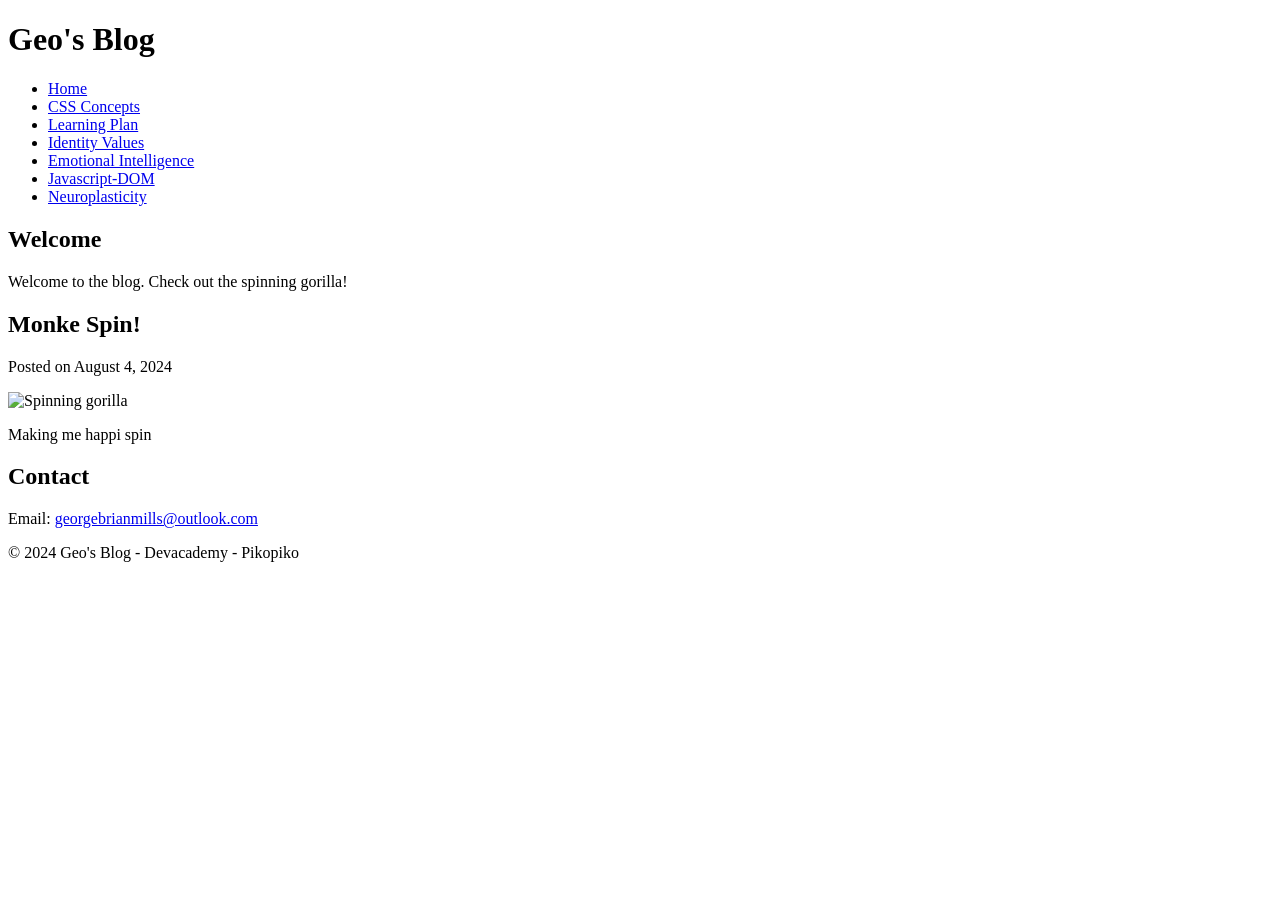
==== index.html @ f0a30de0 "added neuroplasticity blog post" ====
<!DOCTYPE html>
<html lang="en">
<head>
    <meta charset="UTF-8">
    <meta name="viewport" content="width=device-width, initial-scale=1.0">
    <title>Geo's Blog</title>
    <meta name="description" content="A blog about HTML, CSS, and other web technologies.">
    <link rel="stylesheet" href="styles/main.css">
</head>
<body>
    <header>
        <h1>Geo's Blog</h1>
        <nav>
            <ul>
                <li><a href="index.html">Home</a></li>
                <li><a href="blog/html-css.html">CSS Concepts</a></li>
                <li><a href="blog/learning-plan.htm">Learning Plan</a></li>
                <li><a href="blog/identity-values.html">Identity Values</a></li>
                <li><a href="blog/emotional-intelligence.html">Emotional Intelligence</a></li>
                <li><a href="blog/javascript-dom.html"> Javascript-DOM</a></li>
                <li><a href="blog/neuroplasticity.html">Neuroplasticity</a></li>

            </ul>
        </nav>
    </header>

    <main>
        <section id="home">
            <h2>Welcome</h2>
            <p>Welcome to the blog. Check out the spinning gorilla!</p>
        </section>

        <section id="posts">
            <article>
                <h2>Monke Spin!</h2>
                <p>Posted on August 4, 2024</p>
                <img src="https://c.tenor.com/iHHWd2aauj8AAAAC/tenor.gif" alt="Spinning gorilla">
                <p>Making me happi spin</p>
            </article>
        </section>

        <section id="contact">
            <h2>Contact</h2>
            <p>Email: <a href="mailto:georgebrianmills@outlook.com">georgebrianmills@outlook.com</a></p>
        </section>
    </main>

    <footer>
        <p>&copy; 2024 Geo's Blog - Devacademy - Pikopiko</p>
    </footer>
</body>
</html>
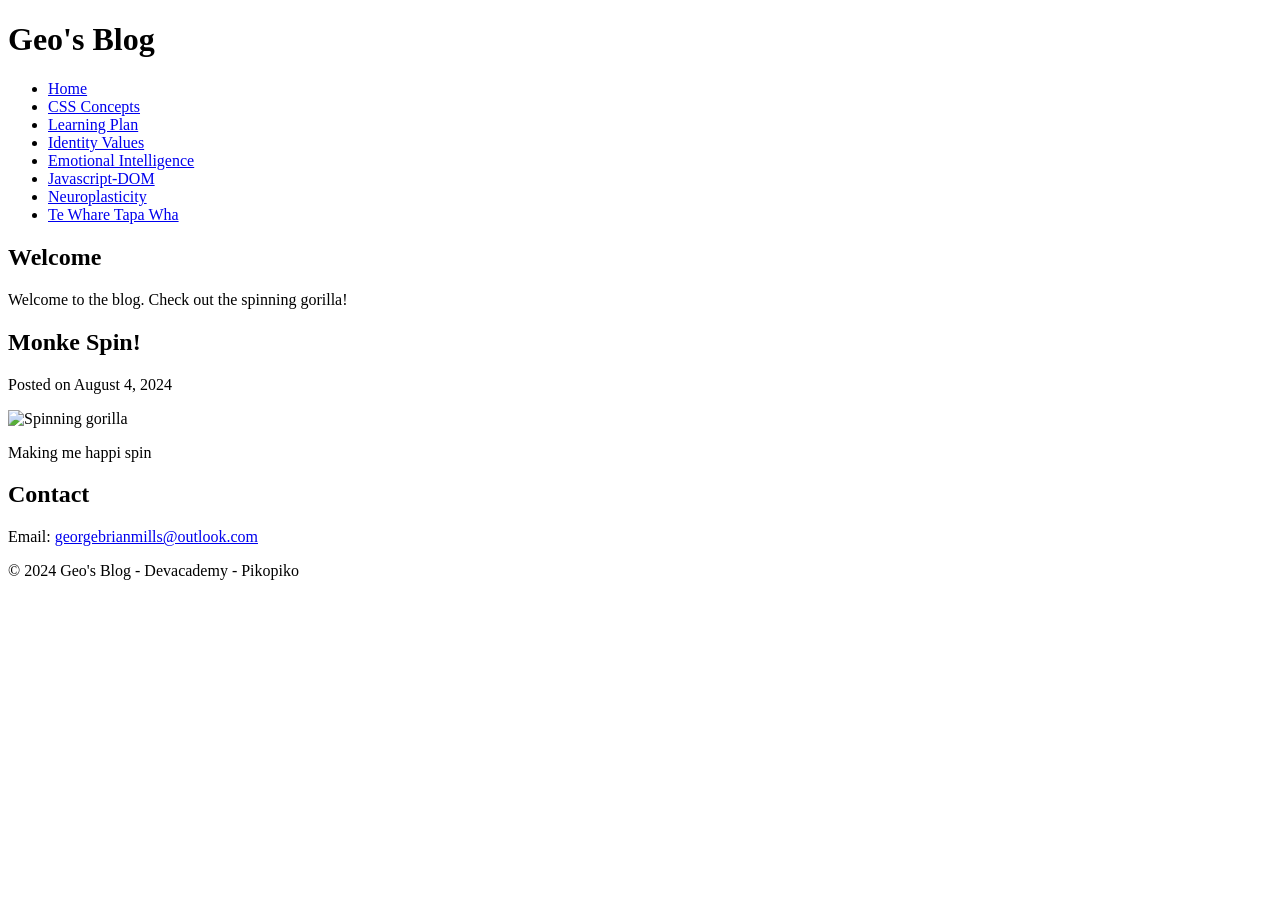
==== commit d1b47b99: "added te whare tapa wha html" ====
--- a/index.html
+++ b/index.html
@@ -19,7 +19,7 @@
                 <li><a href="blog/emotional-intelligence.html">Emotional Intelligence</a></li>
                 <li><a href="blog/javascript-dom.html"> Javascript-DOM</a></li>
                 <li><a href="blog/neuroplasticity.html">Neuroplasticity</a></li>
-
+                <li><a href="blog/te-whare-tapa-wha.html">Te Whare Tapa Wha</a></li>
             </ul>
         </nav>
     </header>
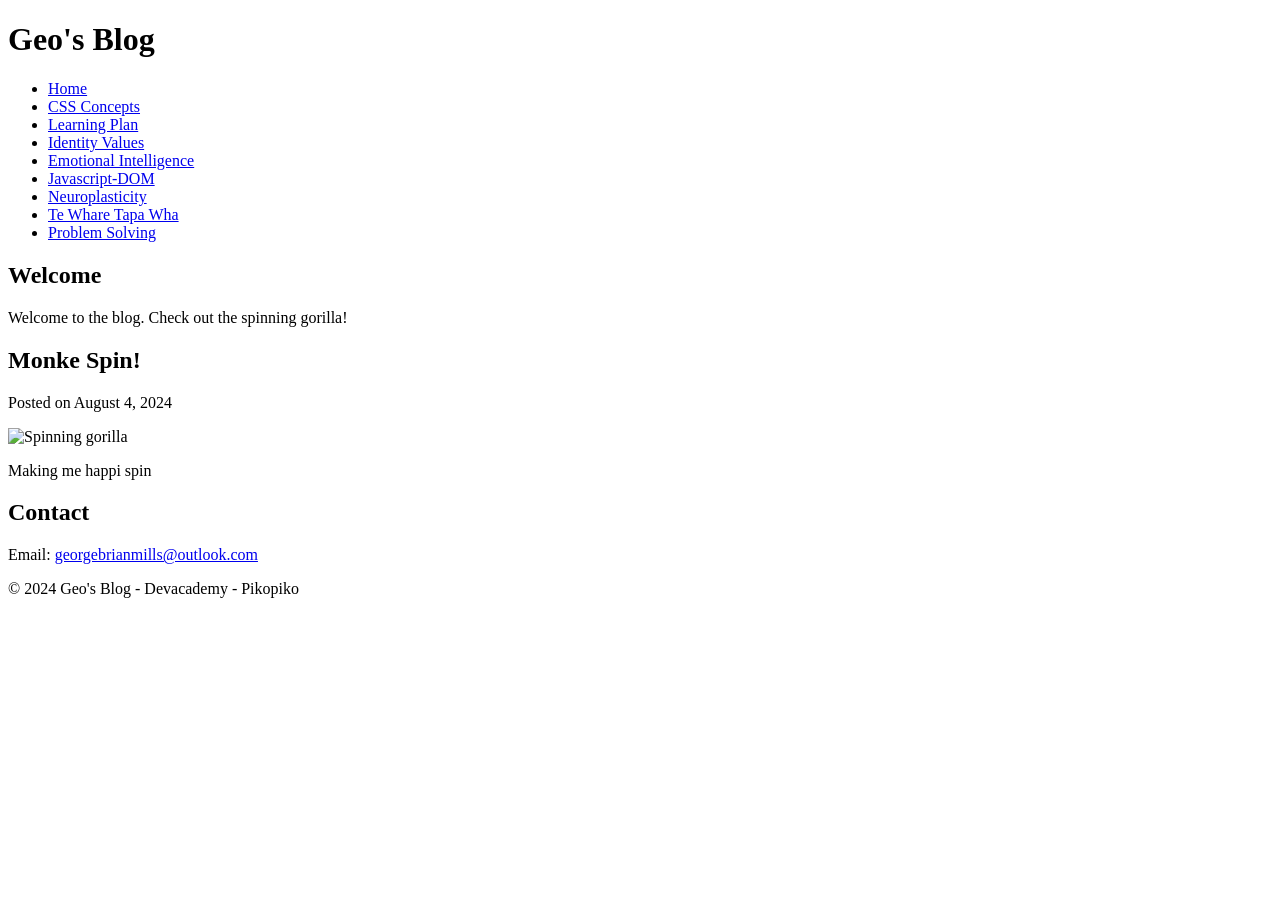
==== commit b5e572dd: "added problem solving blog post" ====
--- a/index.html
+++ b/index.html
@@ -20,6 +20,7 @@
                 <li><a href="blog/javascript-dom.html"> Javascript-DOM</a></li>
                 <li><a href="blog/neuroplasticity.html">Neuroplasticity</a></li>
                 <li><a href="blog/te-whare-tapa-wha.html">Te Whare Tapa Wha</a></li>
+                <li><a href="blog/problem-solving.html">Problem Solving</a></li>
             </ul>
         </nav>
     </header>
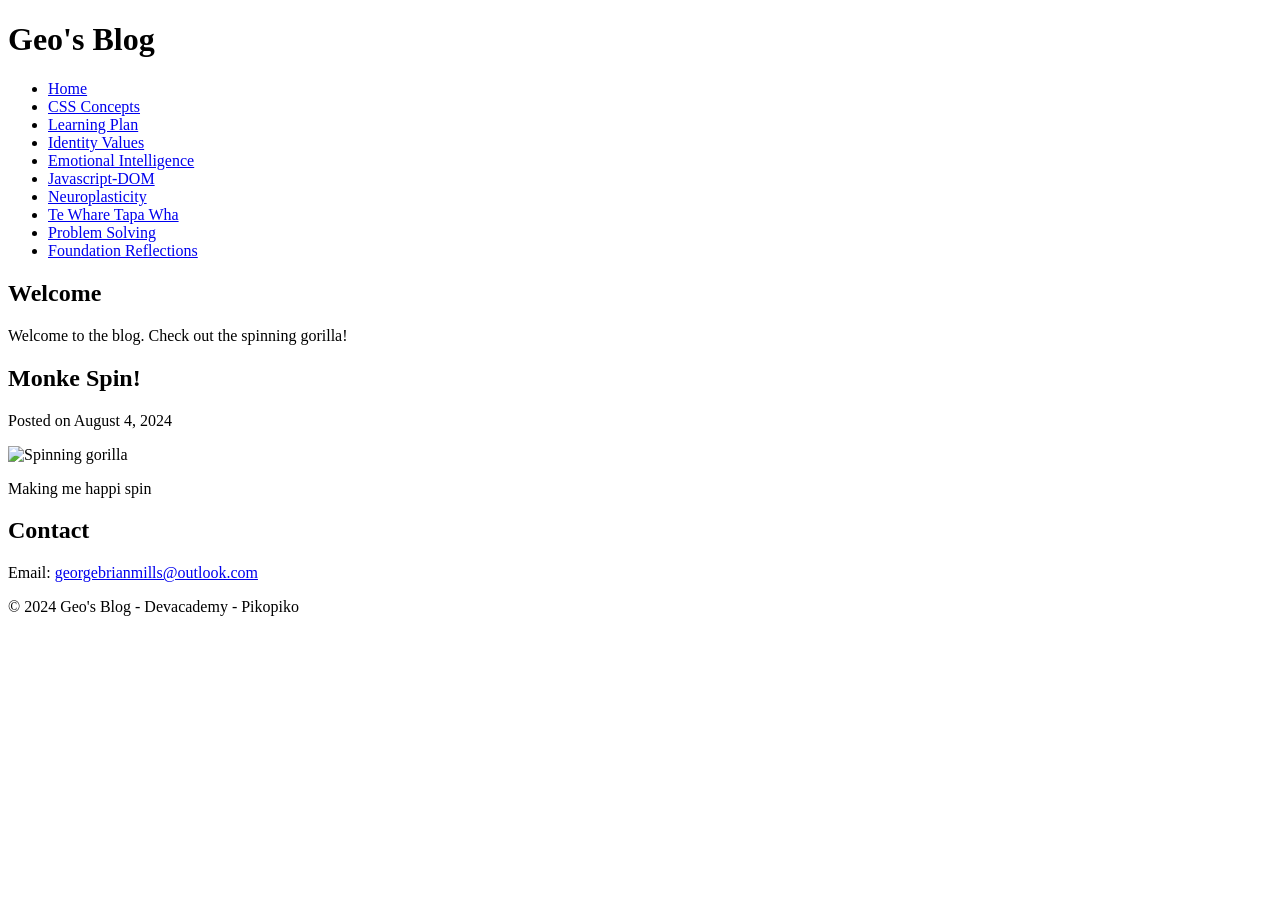
==== commit b8b98d59: "updated learning plan" ====
--- a/index.html
+++ b/index.html
@@ -21,6 +21,7 @@
                 <li><a href="blog/neuroplasticity.html">Neuroplasticity</a></li>
                 <li><a href="blog/te-whare-tapa-wha.html">Te Whare Tapa Wha</a></li>
                 <li><a href="blog/problem-solving.html">Problem Solving</a></li>
+                <li><a href="blog/foundations-reflection.html">Foundation Reflections</a></li>
             </ul>
         </nav>
     </header>
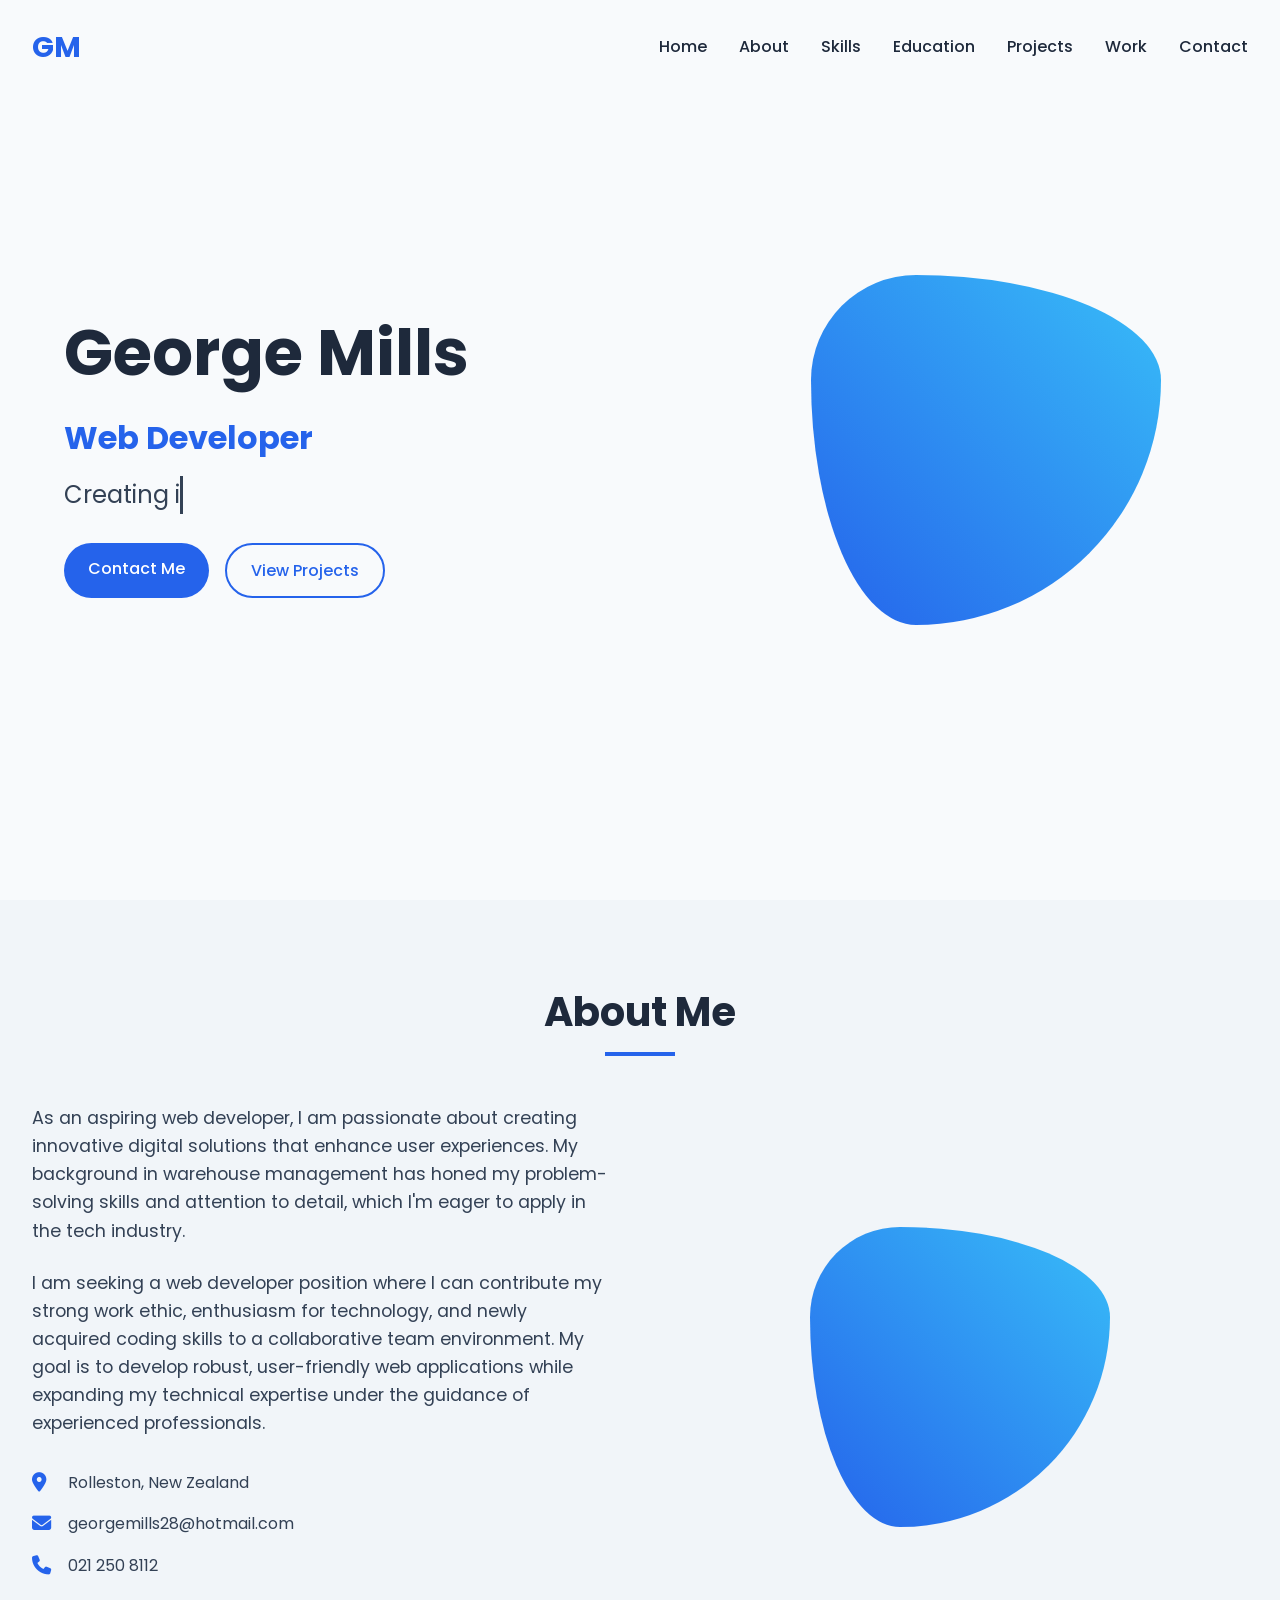
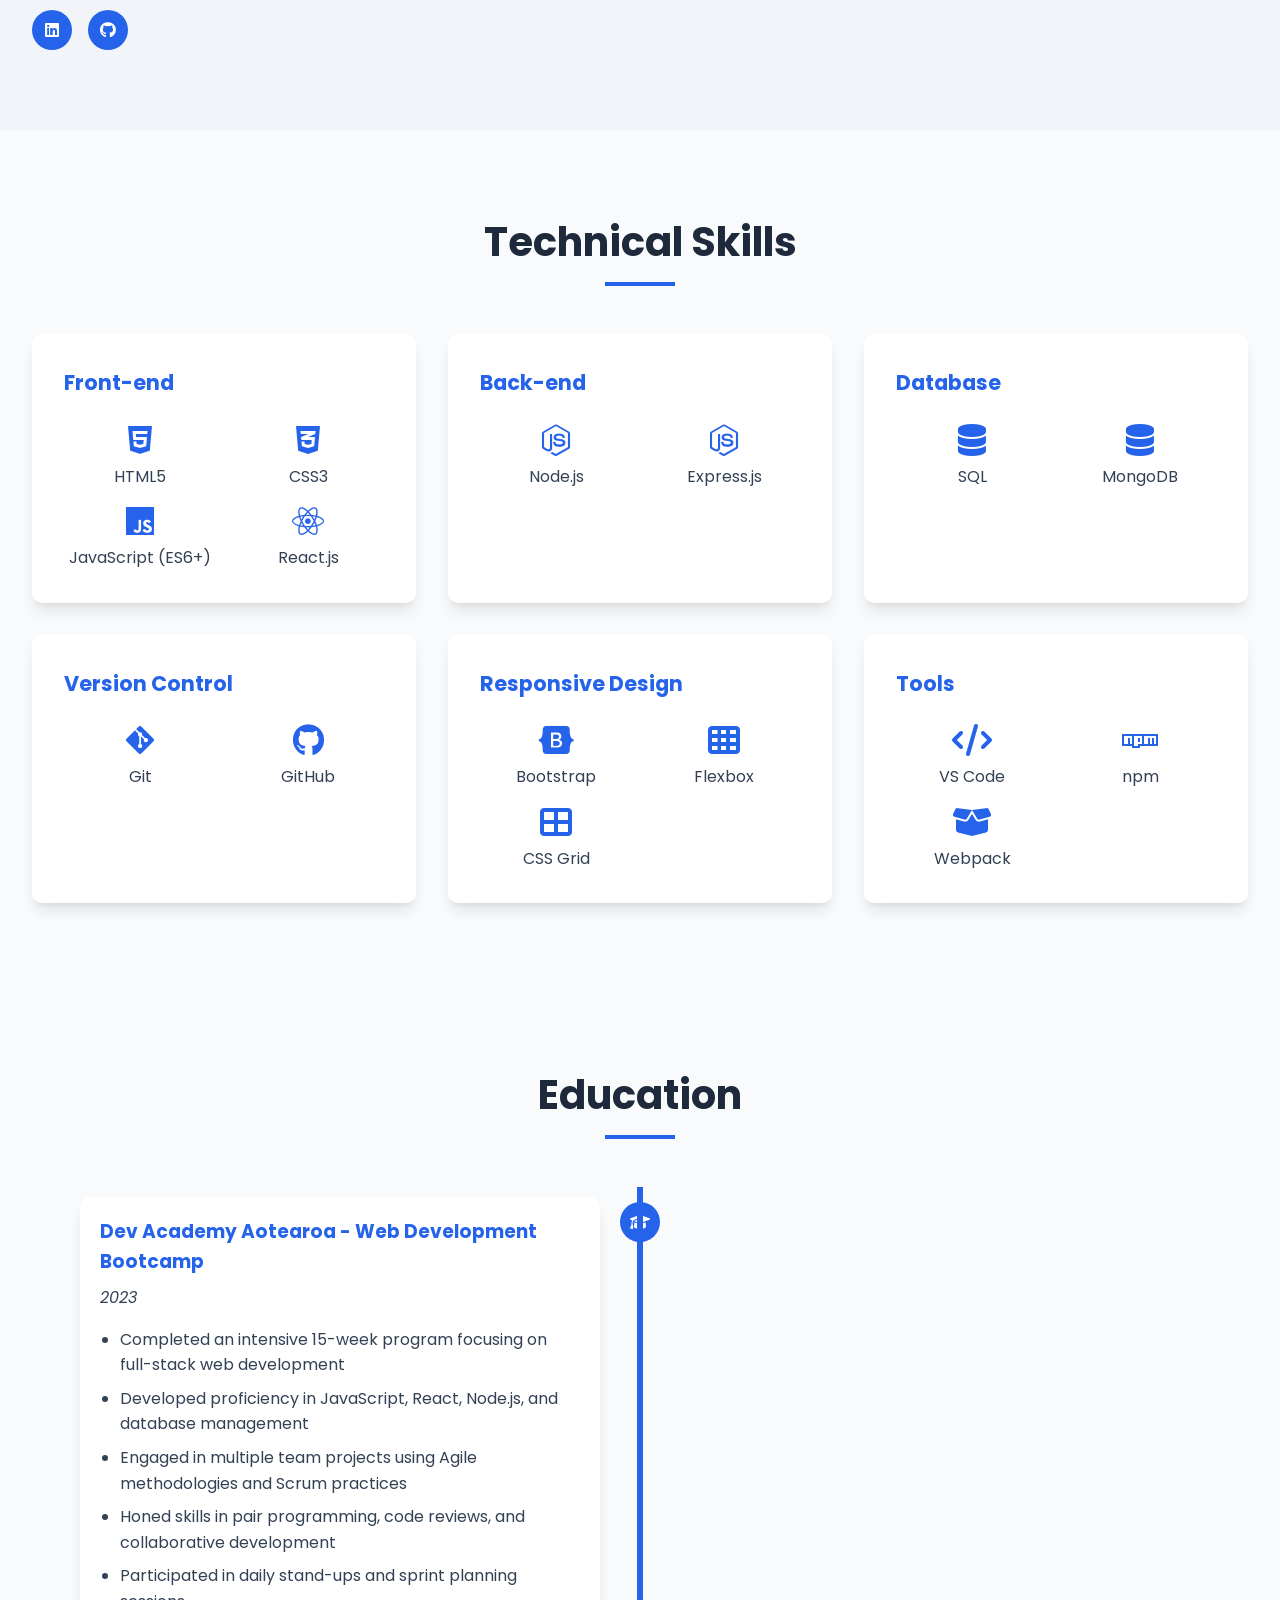
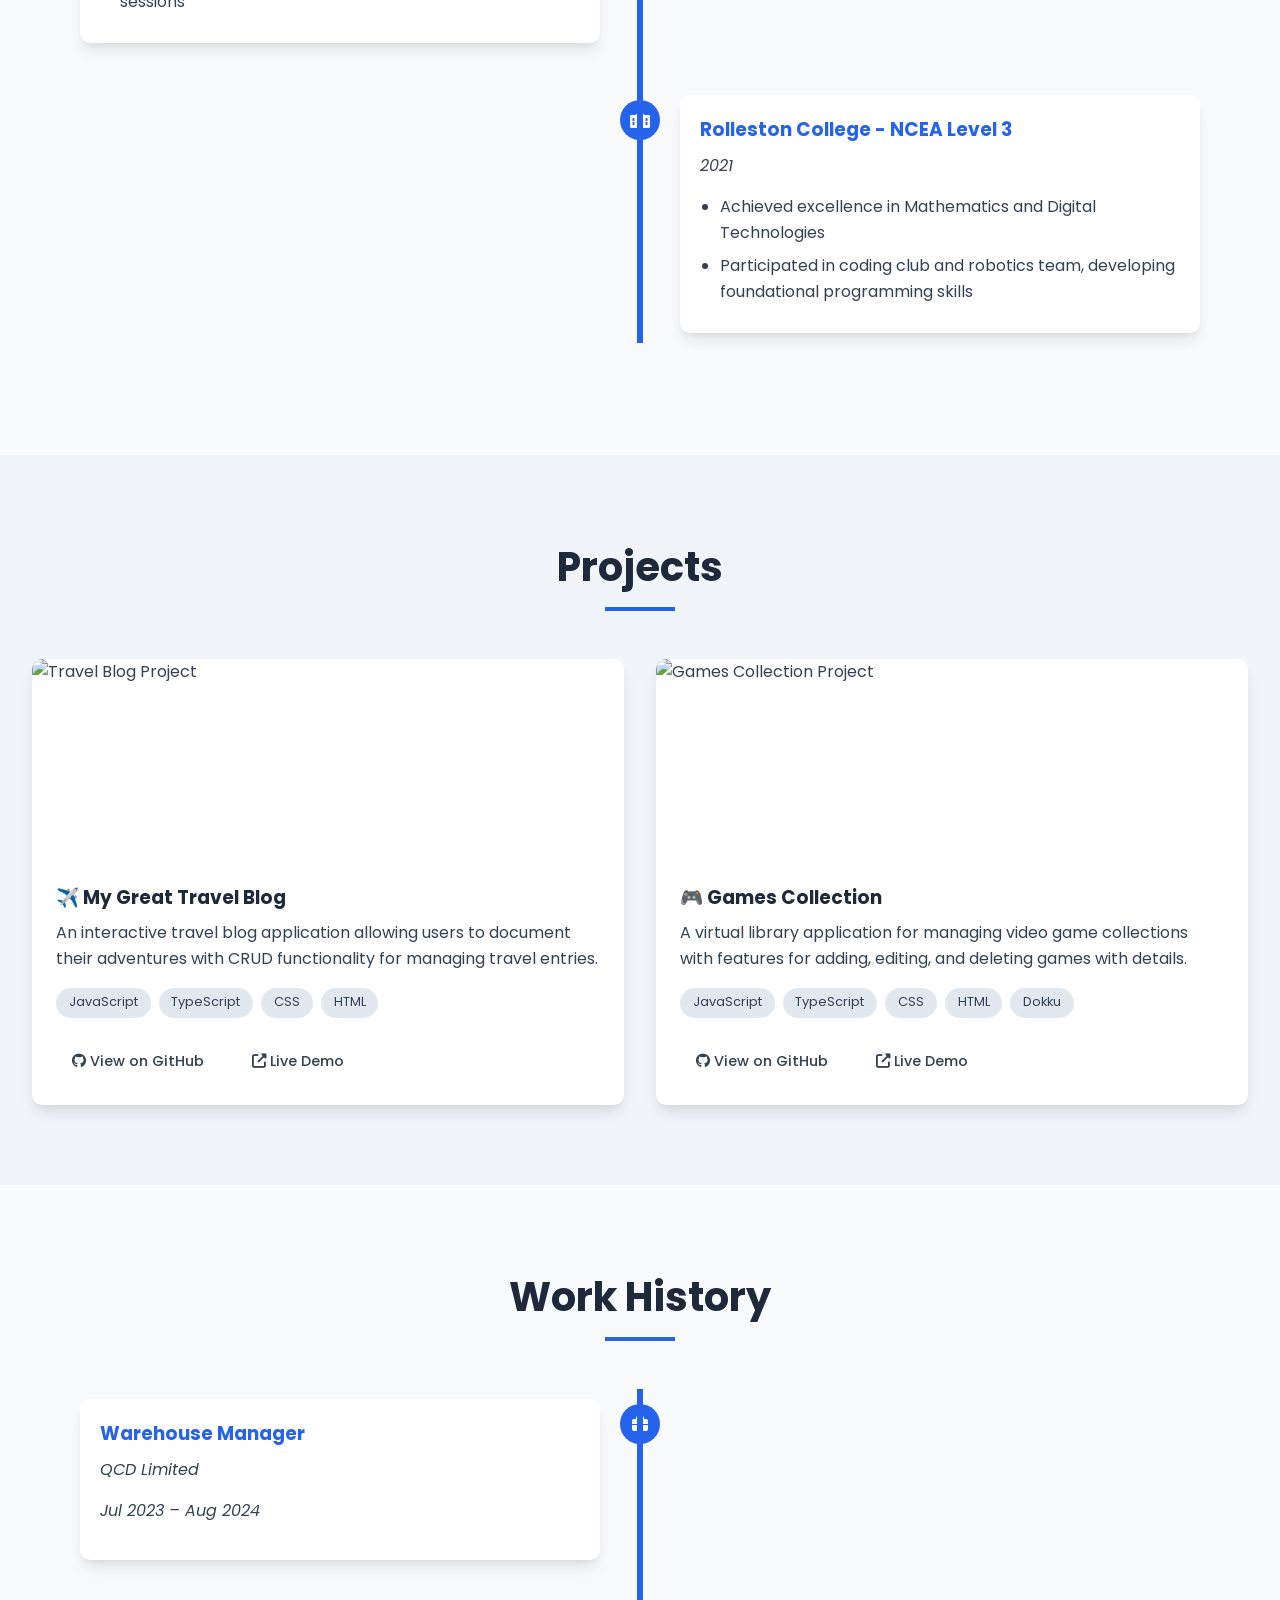
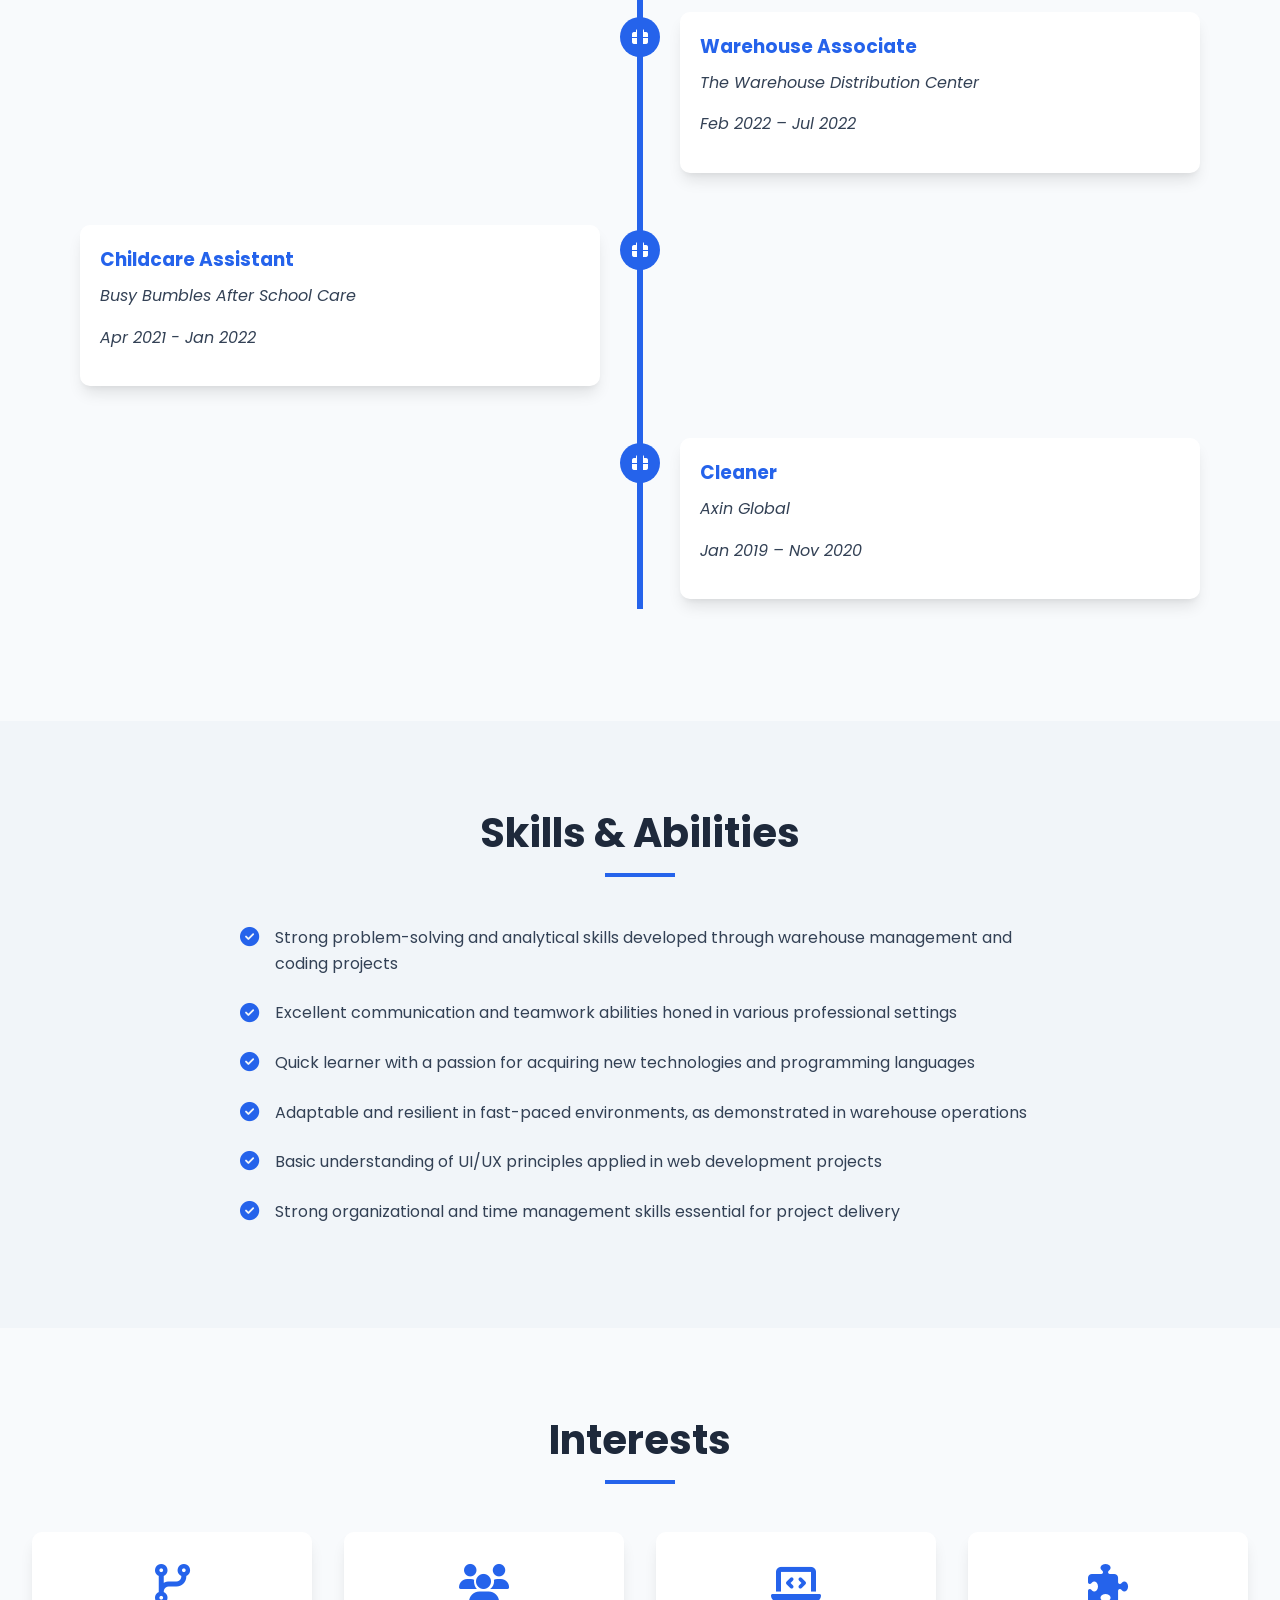
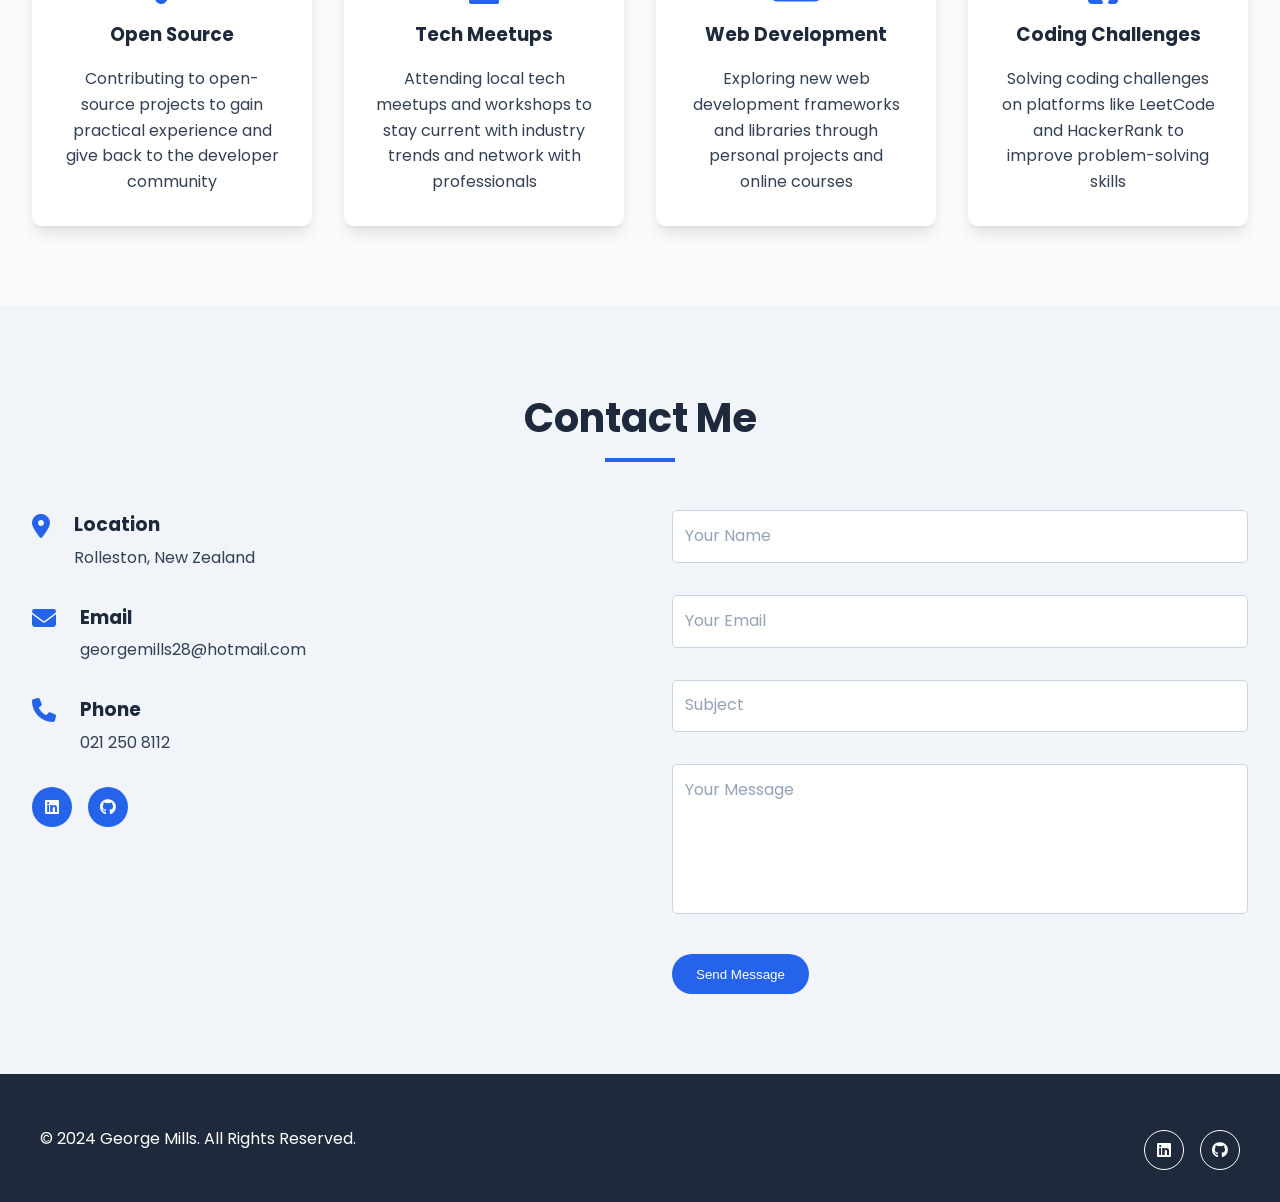
==== commit 203fda64: "Add portfolio website with responsive design and animations" ====
--- a/index.html
+++ b/index.html
@@ -1,54 +1,476 @@
-<!DOCTYPE html>
-<html lang="en">
-<head>
-    <meta charset="UTF-8">
-    <meta name="viewport" content="width=device-width, initial-scale=1.0">
-    <title>Geo's Blog</title>
-    <meta name="description" content="A blog about HTML, CSS, and other web technologies.">
-    <link rel="stylesheet" href="styles/main.css">
-</head>
-<body>
-    <header>
-        <h1>Geo's Blog</h1>
-        <nav>
-            <ul>
-                <li><a href="index.html">Home</a></li>
-                <li><a href="blog/html-css.html">CSS Concepts</a></li>
-                <li><a href="blog/learning-plan.htm">Learning Plan</a></li>
-                <li><a href="blog/identity-values.html">Identity Values</a></li>
-                <li><a href="blog/emotional-intelligence.html">Emotional Intelligence</a></li>
-                <li><a href="blog/javascript-dom.html"> Javascript-DOM</a></li>
-                <li><a href="blog/neuroplasticity.html">Neuroplasticity</a></li>
-                <li><a href="blog/te-whare-tapa-wha.html">Te Whare Tapa Wha</a></li>
-                <li><a href="blog/problem-solving.html">Problem Solving</a></li>
-                <li><a href="blog/foundations-reflection.html">Foundation Reflections</a></li>
-            </ul>
-        </nav>
-    </header>
-
-    <main>
-        <section id="home">
-            <h2>Welcome</h2>
-            <p>Welcome to the blog. Check out the spinning gorilla!</p>
-        </section>
-
-        <section id="posts">
-            <article>
-                <h2>Monke Spin!</h2>
-                <p>Posted on August 4, 2024</p>
-                <img src="https://c.tenor.com/iHHWd2aauj8AAAAC/tenor.gif" alt="Spinning gorilla">
-                <p>Making me happi spin</p>
-            </article>
-        </section>
-
-        <section id="contact">
-            <h2>Contact</h2>
-            <p>Email: <a href="mailto:georgebrianmills@outlook.com">georgebrianmills@outlook.com</a></p>
-        </section>
-    </main>
-
-    <footer>
-        <p>&copy; 2024 Geo's Blog - Devacademy - Pikopiko</p>
-    </footer>
-</body>
-</html>
+<!DOCTYPE html>
+<html lang="en">
+<head>
+    <meta charset="UTF-8">
+    <meta name="viewport" content="width=device-width, initial-scale=1.0">
+    <title>George Mills | Web Developer</title>
+    <link rel="stylesheet" href="styles.css">
+    <link rel="stylesheet" href="https://cdnjs.cloudflare.com/ajax/libs/font-awesome/6.4.0/css/all.min.css">
+    <link href="https://fonts.googleapis.com/css2?family=Poppins:wght@300;400;500;600;700&display=swap" rel="stylesheet">
+    <link href="https://unpkg.com/aos@2.3.1/dist/aos.css" rel="stylesheet">
+</head>
+<body>
+    <!-- Navigation -->
+    <nav class="navbar">
+        <div class="logo">GM</div>
+        <ul class="nav-links">
+            <li><a href="#home">Home</a></li>
+            <li><a href="#about">About</a></li>
+            <li><a href="#skills">Skills</a></li>
+            <li><a href="#education">Education</a></li>
+            <li><a href="#projects">Projects</a></li>
+            <li><a href="#work">Work</a></li>
+            <li><a href="#contact">Contact</a></li>
+        </ul>
+        <div class="burger">
+            <div class="line1"></div>
+            <div class="line2"></div>
+            <div class="line3"></div>
+        </div>
+    </nav>
+
+    <!-- Hero Section -->
+    <section id="home" class="hero">
+        <div class="hero-content" data-aos="fade-up">
+            <h1>George Mills</h1>
+            <h2>Web Developer</h2>
+            <div class="tagline">
+                <span id="typed-text"></span><span class="cursor">&nbsp;</span>
+            </div>
+            <div class="hero-buttons">
+                <a href="#contact" class="btn primary-btn">Contact Me</a>
+                <a href="#projects" class="btn secondary-btn">View Projects</a>
+            </div>
+        </div>
+        <div class="hero-image" data-aos="fade-left">
+            <!-- You can add your image here -->
+            <div class="shape"></div>
+        </div>
+    </section>
+
+    <!-- About Section -->
+    <section id="about" class="about">
+        <div class="section-header" data-aos="fade-up">
+            <h2>About Me</h2>
+            <div class="underline"></div>
+        </div>
+        <div class="about-content">
+            <div class="about-text" data-aos="fade-right">
+                <p>As an aspiring web developer, I am passionate about creating innovative digital solutions that enhance user experiences. My background in warehouse management has honed my problem-solving skills and attention to detail, which I'm eager to apply in the tech industry.</p>
+                <p>I am seeking a web developer position where I can contribute my strong work ethic, enthusiasm for technology, and newly acquired coding skills to a collaborative team environment. My goal is to develop robust, user-friendly web applications while expanding my technical expertise under the guidance of experienced professionals.</p>
+                <div class="about-details">
+                    <div class="detail">
+                        <i class="fas fa-map-marker-alt"></i>
+                        <span>Rolleston, New Zealand</span>
+                    </div>
+                    <div class="detail">
+                        <i class="fas fa-envelope"></i>
+                        <span>georgemills28@hotmail.com</span>
+                    </div>
+                    <div class="detail">
+                        <i class="fas fa-phone"></i>
+                        <span>021 250 8112</span>
+                    </div>
+                </div>
+                <div class="social-links">
+                    <a href="https://www.linkedin.com/in/george-mills-979a90331/" target="_blank"><i class="fab fa-linkedin"></i></a>
+                    <a href="https://github.com/george-mills-28" target="_blank"><i class="fab fa-github"></i></a>
+                </div>
+            </div>
+            <div class="about-image" data-aos="fade-left">
+                <!-- You can add your image here -->
+                <div class="shape-about"></div>
+            </div>
+        </div>
+    </section>
+
+    <!-- Skills Section -->
+    <section id="skills" class="skills">
+        <div class="section-header" data-aos="fade-up">
+            <h2>Technical Skills</h2>
+            <div class="underline"></div>
+        </div>
+        <div class="skills-grid">
+            <div class="skill-category" data-aos="fade-up" data-aos-delay="100">
+                <h3>Front-end</h3>
+                <div class="skill-items">
+                    <div class="skill-item">
+                        <i class="fab fa-html5"></i>
+                        <span>HTML5</span>
+                    </div>
+                    <div class="skill-item">
+                        <i class="fab fa-css3-alt"></i>
+                        <span>CSS3</span>
+                    </div>
+                    <div class="skill-item">
+                        <i class="fab fa-js"></i>
+                        <span>JavaScript (ES6+)</span>
+                    </div>
+                    <div class="skill-item">
+                        <i class="fab fa-react"></i>
+                        <span>React.js</span>
+                    </div>
+                </div>
+            </div>
+            <div class="skill-category" data-aos="fade-up" data-aos-delay="200">
+                <h3>Back-end</h3>
+                <div class="skill-items">
+                    <div class="skill-item">
+                        <i class="fab fa-node-js"></i>
+                        <span>Node.js</span>
+                    </div>
+                    <div class="skill-item">
+                        <i class="fab fa-node-js"></i>
+                        <span>Express.js</span>
+                    </div>
+                </div>
+            </div>
+            <div class="skill-category" data-aos="fade-up" data-aos-delay="300">
+                <h3>Database</h3>
+                <div class="skill-items">
+                    <div class="skill-item">
+                        <i class="fas fa-database"></i>
+                        <span>SQL</span>
+                    </div>
+                    <div class="skill-item">
+                        <i class="fas fa-database"></i>
+                        <span>MongoDB</span>
+                    </div>
+                </div>
+            </div>
+            <div class="skill-category" data-aos="fade-up" data-aos-delay="400">
+                <h3>Version Control</h3>
+                <div class="skill-items">
+                    <div class="skill-item">
+                        <i class="fab fa-git-alt"></i>
+                        <span>Git</span>
+                    </div>
+                    <div class="skill-item">
+                        <i class="fab fa-github"></i>
+                        <span>GitHub</span>
+                    </div>
+                </div>
+            </div>
+            <div class="skill-category" data-aos="fade-up" data-aos-delay="500">
+                <h3>Responsive Design</h3>
+                <div class="skill-items">
+                    <div class="skill-item">
+                        <i class="fab fa-bootstrap"></i>
+                        <span>Bootstrap</span>
+                    </div>
+                    <div class="skill-item">
+                        <i class="fas fa-th"></i>
+                        <span>Flexbox</span>
+                    </div>
+                    <div class="skill-item">
+                        <i class="fas fa-th-large"></i>
+                        <span>CSS Grid</span>
+                    </div>
+                </div>
+            </div>
+            <div class="skill-category" data-aos="fade-up" data-aos-delay="600">
+                <h3>Tools</h3>
+                <div class="skill-items">
+                    <div class="skill-item">
+                        <i class="fas fa-code"></i>
+                        <span>VS Code</span>
+                    </div>
+                    <div class="skill-item">
+                        <i class="fab fa-npm"></i>
+                        <span>npm</span>
+                    </div>
+                    <div class="skill-item">
+                        <i class="fas fa-box-open"></i>
+                        <span>Webpack</span>
+                    </div>
+                </div>
+            </div>
+        </div>
+    </section>
+
+    <!-- Education Section -->
+    <section id="education" class="education">
+        <div class="section-header" data-aos="fade-up">
+            <h2>Education</h2>
+            <div class="underline"></div>
+        </div>
+        <div class="timeline">
+            <div class="timeline-item" data-aos="fade-right">
+                <div class="timeline-icon">
+                    <i class="fas fa-graduation-cap"></i>
+                </div>
+                <div class="timeline-content">
+                    <h3>Dev Academy Aotearoa - Web Development Bootcamp</h3>
+                    <p class="timeline-date">2023</p>
+                    <ul>
+                        <li>Completed an intensive 15-week program focusing on full-stack web development</li>
+                        <li>Developed proficiency in JavaScript, React, Node.js, and database management</li>
+                        <li>Engaged in multiple team projects using Agile methodologies and Scrum practices</li>
+                        <li>Honed skills in pair programming, code reviews, and collaborative development</li>
+                        <li>Participated in daily stand-ups and sprint planning sessions</li>
+                    </ul>
+                </div>
+            </div>
+            <div class="timeline-item" data-aos="fade-left">
+                <div class="timeline-icon">
+                    <i class="fas fa-school"></i>
+                </div>
+                <div class="timeline-content">
+                    <h3>Rolleston College - NCEA Level 3</h3>
+                    <p class="timeline-date">2021</p>
+                    <ul>
+                        <li>Achieved excellence in Mathematics and Digital Technologies</li>
+                        <li>Participated in coding club and robotics team, developing foundational programming skills</li>
+                    </ul>
+                </div>
+            </div>
+        </div>
+    </section>
+
+    <!-- Projects Section -->
+    <section id="projects" class="projects">
+        <div class="section-header" data-aos="fade-up">
+            <h2>Projects</h2>
+            <div class="underline"></div>
+        </div>
+        <div class="projects-grid">
+            <div class="project-card" data-aos="fade-up" data-aos-delay="100">
+                <div class="project-image">
+                    <img src="images/travel-blog.jpg" alt="Travel Blog Project" onerror="this.src='https://via.placeholder.com/800x400?text=Travel+Blog+Project'; this.onerror=null;">
+                </div>
+                <div class="project-content">
+                    <h3>✈️ My Great Travel Blog</h3>
+                    <p>An interactive travel blog application allowing users to document their adventures with CRUD functionality for managing travel entries.</p>
+                    <div class="project-tech">
+                        <span>JavaScript</span>
+                        <span>TypeScript</span>
+                        <span>CSS</span>
+                        <span>HTML</span>
+                    </div>
+                    <div class="project-links">
+                        <a href="https://github.com/george-mills-28/My-Great-Travel-Blog" target="_blank" class="btn project-btn">
+                            <i class="fab fa-github"></i> View on GitHub
+                        </a>
+                        <a href="#" class="btn project-btn">
+                            <i class="fas fa-external-link-alt"></i> Live Demo
+                        </a>
+                    </div>
+                </div>
+            </div>
+            <div class="project-card" data-aos="fade-up" data-aos-delay="200">
+                <div class="project-image">
+                    <img src="images/games-collection.jpg" alt="Games Collection Project" onerror="this.src='https://via.placeholder.com/800x400?text=Games+Collection+Project'; this.onerror=null;">
+                </div>
+                <div class="project-content">
+                    <h3>🎮 Games Collection</h3>
+                    <p>A virtual library application for managing video game collections with features for adding, editing, and deleting games with details.</p>
+                    <div class="project-tech">
+                        <span>JavaScript</span>
+                        <span>TypeScript</span>
+                        <span>CSS</span>
+                        <span>HTML</span>
+                        <span>Dokku</span>
+                    </div>
+                    <div class="project-links">
+                        <a href="https://github.com/george-mills-28/Games-Collection-" target="_blank" class="btn project-btn">
+                            <i class="fab fa-github"></i> View on GitHub
+                        </a>
+                        <a href="#" class="btn project-btn">
+                            <i class="fas fa-external-link-alt"></i> Live Demo
+                        </a>
+                    </div>
+                </div>
+            </div>
+        </div>
+    </section>
+
+    <!-- Work History Section -->
+    <section id="work" class="work">
+        <div class="section-header" data-aos="fade-up">
+            <h2>Work History</h2>
+            <div class="underline"></div>
+        </div>
+        <div class="timeline">
+            <div class="timeline-item" data-aos="fade-right">
+                <div class="timeline-icon">
+                    <i class="fas fa-briefcase"></i>
+                </div>
+                <div class="timeline-content">
+                    <h3>Warehouse Manager</h3>
+                    <p class="timeline-company">QCD Limited</p>
+                    <p class="timeline-date">Jul 2023 – Aug 2024</p>
+                </div>
+            </div>
+            <div class="timeline-item" data-aos="fade-left">
+                <div class="timeline-icon">
+                    <i class="fas fa-briefcase"></i>
+                </div>
+                <div class="timeline-content">
+                    <h3>Warehouse Associate</h3>
+                    <p class="timeline-company">The Warehouse Distribution Center</p>
+                    <p class="timeline-date">Feb 2022 – Jul 2022</p>
+                </div>
+            </div>
+            <div class="timeline-item" data-aos="fade-right">
+                <div class="timeline-icon">
+                    <i class="fas fa-briefcase"></i>
+                </div>
+                <div class="timeline-content">
+                    <h3>Childcare Assistant</h3>
+                    <p class="timeline-company">Busy Bumbles After School Care</p>
+                    <p class="timeline-date">Apr 2021 - Jan 2022</p>
+                </div>
+            </div>
+            <div class="timeline-item" data-aos="fade-left">
+                <div class="timeline-icon">
+                    <i class="fas fa-briefcase"></i>
+                </div>
+                <div class="timeline-content">
+                    <h3>Cleaner</h3>
+                    <p class="timeline-company">Axin Global</p>
+                    <p class="timeline-date">Jan 2019 – Nov 2020</p>
+                </div>
+            </div>
+        </div>
+    </section>
+
+    <!-- Skills & Abilities Section -->
+    <section id="abilities" class="abilities">
+        <div class="section-header" data-aos="fade-up">
+            <h2>Skills & Abilities</h2>
+            <div class="underline"></div>
+        </div>
+        <div class="abilities-content">
+            <ul class="abilities-list">
+                <li data-aos="fade-up" data-aos-delay="100">
+                    <i class="fas fa-check-circle"></i>
+                    <span>Strong problem-solving and analytical skills developed through warehouse management and coding projects</span>
+                </li>
+                <li data-aos="fade-up" data-aos-delay="200">
+                    <i class="fas fa-check-circle"></i>
+                    <span>Excellent communication and teamwork abilities honed in various professional settings</span>
+                </li>
+                <li data-aos="fade-up" data-aos-delay="300">
+                    <i class="fas fa-check-circle"></i>
+                    <span>Quick learner with a passion for acquiring new technologies and programming languages</span>
+                </li>
+                <li data-aos="fade-up" data-aos-delay="400">
+                    <i class="fas fa-check-circle"></i>
+                    <span>Adaptable and resilient in fast-paced environments, as demonstrated in warehouse operations</span>
+                </li>
+                <li data-aos="fade-up" data-aos-delay="500">
+                    <i class="fas fa-check-circle"></i>
+                    <span>Basic understanding of UI/UX principles applied in web development projects</span>
+                </li>
+                <li data-aos="fade-up" data-aos-delay="600">
+                    <i class="fas fa-check-circle"></i>
+                    <span>Strong organizational and time management skills essential for project delivery</span>
+                </li>
+            </ul>
+        </div>
+    </section>
+
+    <!-- Interests Section -->
+    <section id="interests" class="interests">
+        <div class="section-header" data-aos="fade-up">
+            <h2>Interests</h2>
+            <div class="underline"></div>
+        </div>
+        <div class="interests-grid">
+            <div class="interest-item" data-aos="fade-up" data-aos-delay="100">
+                <i class="fas fa-code-branch"></i>
+                <h3>Open Source</h3>
+                <p>Contributing to open-source projects to gain practical experience and give back to the developer community</p>
+            </div>
+            <div class="interest-item" data-aos="fade-up" data-aos-delay="200">
+                <i class="fas fa-users"></i>
+                <h3>Tech Meetups</h3>
+                <p>Attending local tech meetups and workshops to stay current with industry trends and network with professionals</p>
+            </div>
+            <div class="interest-item" data-aos="fade-up" data-aos-delay="300">
+                <i class="fas fa-laptop-code"></i>
+                <h3>Web Development</h3>
+                <p>Exploring new web development frameworks and libraries through personal projects and online courses</p>
+            </div>
+            <div class="interest-item" data-aos="fade-up" data-aos-delay="400">
+                <i class="fas fa-puzzle-piece"></i>
+                <h3>Coding Challenges</h3>
+                <p>Solving coding challenges on platforms like LeetCode and HackerRank to improve problem-solving skills</p>
+            </div>
+        </div>
+    </section>
+
+    <!-- Contact Section -->
+    <section id="contact" class="contact">
+        <div class="section-header" data-aos="fade-up">
+            <h2>Contact Me</h2>
+            <div class="underline"></div>
+        </div>
+        <div class="contact-content">
+            <div class="contact-info" data-aos="fade-right">
+                <div class="contact-item">
+                    <i class="fas fa-map-marker-alt"></i>
+                    <div>
+                        <h3>Location</h3>
+                        <p>Rolleston, New Zealand</p>
+                    </div>
+                </div>
+                <div class="contact-item">
+                    <i class="fas fa-envelope"></i>
+                    <div>
+                        <h3>Email</h3>
+                        <p>georgemills28@hotmail.com</p>
+                    </div>
+                </div>
+                <div class="contact-item">
+                    <i class="fas fa-phone"></i>
+                    <div>
+                        <h3>Phone</h3>
+                        <p>021 250 8112</p>
+                    </div>
+                </div>
+                <div class="social-links">
+                    <a href="https://www.linkedin.com/in/george-mills-979a90331/" target="_blank"><i class="fab fa-linkedin"></i></a>
+                    <a href="https://github.com/george-mills-28" target="_blank"><i class="fab fa-github"></i></a>
+                </div>
+            </div>
+            <div class="contact-form" data-aos="fade-left">
+                <form id="contactForm">
+                    <div class="form-group">
+                        <input type="text" id="name" name="name" placeholder="Your Name" required>
+                        <label for="name">Your Name</label>
+                    </div>
+                    <div class="form-group">
+                        <input type="email" id="email" name="email" placeholder="Your Email" required>
+                        <label for="email">Your Email</label>
+                    </div>
+                    <div class="form-group">
+                        <input type="text" id="subject" name="subject" placeholder="Subject" required>
+                        <label for="subject">Subject</label>
+                    </div>
+                    <div class="form-group">
+                        <textarea id="message" name="message" placeholder="Your Message" required></textarea>
+                        <label for="message">Your Message</label>
+                    </div>
+                    <button type="submit" class="btn primary-btn">Send Message</button>
+                </form>
+            </div>
+        </div>
+    </section>
+
+    <!-- Footer -->
+    <footer class="footer">
+        <div class="footer-content">
+            <p>&copy; 2024 George Mills. All Rights Reserved.</p>
+            <div class="social-links">
+                <a href="https://www.linkedin.com/in/george-mills-979a90331/" target="_blank"><i class="fab fa-linkedin"></i></a>
+                <a href="https://github.com/george-mills-28" target="_blank"><i class="fab fa-github"></i></a>
+            </div>
+        </div>
+    </footer>
+
+    <!-- Scripts -->
+    <script src="https://unpkg.com/aos@2.3.1/dist/aos.js"></script>
+    <script src="script.js"></script>
+</body>
+</html> 
--- a/styles.css
+++ b/styles.css
@@ -0,0 +1,861 @@
+/* Global Styles */
+:root {
+    --primary-color: #2563eb;
+    --secondary-color: #3b82f6;
+    --dark-color: #1e293b;
+    --light-color: #f8fafc;
+    --text-color: #334155;
+    --accent-color: #38bdf8;
+    --transition: all 0.3s ease;
+    --box-shadow: 0 10px 15px -3px rgba(0, 0, 0, 0.1), 0 4px 6px -2px rgba(0, 0, 0, 0.05);
+}
+
+* {
+    margin: 0;
+    padding: 0;
+    box-sizing: border-box;
+}
+
+html {
+    scroll-behavior: smooth;
+}
+
+body {
+    font-family: 'Poppins', sans-serif;
+    line-height: 1.6;
+    color: var(--text-color);
+    background-color: var(--light-color);
+    overflow-x: hidden;
+}
+
+a {
+    text-decoration: none;
+    color: inherit;
+}
+
+ul {
+    list-style: none;
+}
+
+img {
+    max-width: 100%;
+    height: auto;
+}
+
+.section-header {
+    text-align: center;
+    margin-bottom: 3rem;
+}
+
+.section-header h2 {
+    font-size: 2.5rem;
+    color: var(--dark-color);
+    margin-bottom: 0.5rem;
+}
+
+.underline {
+    height: 4px;
+    width: 70px;
+    background: var(--primary-color);
+    margin: 0 auto;
+}
+
+section {
+    padding: 5rem 2rem;
+}
+
+.btn {
+    display: inline-block;
+    padding: 0.8rem 1.5rem;
+    border-radius: 30px;
+    font-weight: 500;
+    cursor: pointer;
+    transition: var(--transition);
+    border: none;
+    outline: none;
+}
+
+.primary-btn {
+    background: var(--primary-color);
+    color: white;
+}
+
+.primary-btn:hover {
+    background: var(--secondary-color);
+    transform: translateY(-3px);
+    box-shadow: var(--box-shadow);
+}
+
+.secondary-btn {
+    background: transparent;
+    color: var(--primary-color);
+    border: 2px solid var(--primary-color);
+}
+
+.secondary-btn:hover {
+    background: var(--primary-color);
+    color: white;
+    transform: translateY(-3px);
+    box-shadow: var(--box-shadow);
+}
+
+/* Navbar */
+.navbar {
+    display: flex;
+    justify-content: space-between;
+    align-items: center;
+    padding: 1.5rem 2rem;
+    position: fixed;
+    top: 0;
+    left: 0;
+    width: 100%;
+    z-index: 1000;
+    transition: var(--transition);
+    background-color: transparent;
+}
+
+.navbar.scrolled {
+    background-color: var(--light-color);
+    box-shadow: 0 2px 10px rgba(0, 0, 0, 0.1);
+    padding: 1rem 2rem;
+}
+
+.logo {
+    font-size: 1.8rem;
+    font-weight: 700;
+    color: var(--primary-color);
+}
+
+.nav-links {
+    display: flex;
+    gap: 2rem;
+}
+
+.nav-links a {
+    color: var(--dark-color);
+    font-weight: 500;
+    transition: var(--transition);
+    position: relative;
+}
+
+.nav-links a:hover {
+    color: var(--primary-color);
+}
+
+.nav-links a::after {
+    content: '';
+    position: absolute;
+    bottom: -5px;
+    left: 0;
+    width: 0;
+    height: 2px;
+    background-color: var(--primary-color);
+    transition: var(--transition);
+}
+
+.nav-links a:hover::after {
+    width: 100%;
+}
+
+.burger {
+    display: none;
+    cursor: pointer;
+}
+
+.burger div {
+    width: 25px;
+    height: 3px;
+    background-color: var(--dark-color);
+    margin: 5px;
+    transition: var(--transition);
+}
+
+/* Hero Section */
+.hero {
+    height: 100vh;
+    display: flex;
+    align-items: center;
+    justify-content: space-between;
+    padding: 0 5%;
+    background-color: var(--light-color);
+    position: relative;
+    overflow: hidden;
+}
+
+.hero-content {
+    max-width: 600px;
+    z-index: 1;
+}
+
+.hero h1 {
+    font-size: 4rem;
+    color: var(--dark-color);
+    margin-bottom: 0.5rem;
+}
+
+.hero h2 {
+    font-size: 2rem;
+    color: var(--primary-color);
+    margin-bottom: 1rem;
+}
+
+.tagline {
+    font-size: 1.5rem;
+    color: var(--text-color);
+    margin-bottom: 2rem;
+    height: 2rem;
+    display: flex;
+    align-items: center;
+}
+
+.cursor {
+    display: inline-block;
+    width: 3px;
+    background-color: var(--text-color);
+    animation: blink 1s infinite;
+}
+
+@keyframes blink {
+    0%, 100% { opacity: 1; }
+    50% { opacity: 0; }
+}
+
+.hero-buttons {
+    display: flex;
+    gap: 1rem;
+}
+
+.hero-image {
+    position: relative;
+    width: 40%;
+    height: 100%;
+    display: flex;
+    align-items: center;
+    justify-content: center;
+}
+
+.shape {
+    width: 350px;
+    height: 350px;
+    background: linear-gradient(45deg, var(--primary-color), var(--accent-color));
+    border-radius: 30% 70% 70% 30% / 30% 30% 70% 70%;
+    animation: morph 8s ease-in-out infinite;
+}
+
+@keyframes morph {
+    0%, 100% {
+        border-radius: 30% 70% 70% 30% / 30% 30% 70% 70%;
+    }
+    25% {
+        border-radius: 58% 42% 75% 25% / 76% 46% 54% 24%;
+    }
+    50% {
+        border-radius: 50% 50% 33% 67% / 55% 27% 73% 45%;
+    }
+    75% {
+        border-radius: 33% 67% 58% 42% / 63% 68% 32% 37%;
+    }
+}
+
+/* About Section */
+.about {
+    background-color: #f1f5f9;
+}
+
+.about-content {
+    display: flex;
+    align-items: center;
+    gap: 4rem;
+}
+
+.about-text {
+    flex: 1;
+}
+
+.about-text p {
+    margin-bottom: 1.5rem;
+    font-size: 1.1rem;
+}
+
+.about-details {
+    margin: 2rem 0;
+}
+
+.detail {
+    display: flex;
+    align-items: center;
+    margin-bottom: 1rem;
+}
+
+.detail i {
+    color: var(--primary-color);
+    font-size: 1.2rem;
+    margin-right: 1rem;
+    width: 20px;
+}
+
+.social-links {
+    display: flex;
+    gap: 1rem;
+    margin-top: 1.5rem;
+}
+
+.social-links a {
+    display: flex;
+    align-items: center;
+    justify-content: center;
+    width: 40px;
+    height: 40px;
+    border-radius: 50%;
+    background-color: var(--primary-color);
+    color: white;
+    transition: var(--transition);
+}
+
+.social-links a:hover {
+    background-color: var(--secondary-color);
+    transform: translateY(-3px);
+}
+
+.about-image {
+    flex: 1;
+    display: flex;
+    justify-content: center;
+    align-items: center;
+}
+
+.shape-about {
+    width: 300px;
+    height: 300px;
+    background: linear-gradient(45deg, var(--primary-color), var(--accent-color));
+    border-radius: 30% 70% 70% 30% / 30% 30% 70% 70%;
+    animation: morph 8s ease-in-out infinite;
+}
+
+/* Skills Section */
+.skills-grid {
+    display: grid;
+    grid-template-columns: repeat(auto-fit, minmax(300px, 1fr));
+    gap: 2rem;
+}
+
+.skill-category {
+    background-color: white;
+    padding: 2rem;
+    border-radius: 10px;
+    box-shadow: var(--box-shadow);
+    transition: var(--transition);
+}
+
+.skill-category:hover {
+    transform: translateY(-5px);
+}
+
+.skill-category h3 {
+    color: var(--primary-color);
+    margin-bottom: 1.5rem;
+    font-size: 1.3rem;
+}
+
+.skill-items {
+    display: grid;
+    grid-template-columns: repeat(auto-fit, minmax(120px, 1fr));
+    gap: 1rem;
+}
+
+.skill-item {
+    display: flex;
+    flex-direction: column;
+    align-items: center;
+    text-align: center;
+}
+
+.skill-item i {
+    font-size: 2rem;
+    color: var(--primary-color);
+    margin-bottom: 0.5rem;
+}
+
+/* Education Section */
+.education {
+    background-color: var(--light-color);
+}
+
+.timeline {
+    position: relative;
+    max-width: 1200px;
+    margin: 0 auto;
+}
+
+.timeline::after {
+    content: '';
+    position: absolute;
+    width: 6px;
+    background-color: var(--primary-color);
+    top: 0;
+    bottom: 0;
+    left: 50%;
+    margin-left: -3px;
+}
+
+.timeline-item {
+    padding: 10px 40px;
+    position: relative;
+    width: 50%;
+    box-sizing: border-box;
+    margin-bottom: 2rem;
+}
+
+.timeline-item:nth-child(odd) {
+    left: 0;
+}
+
+.timeline-item:nth-child(even) {
+    left: 50%;
+}
+
+.timeline-icon {
+    position: absolute;
+    width: 40px;
+    height: 40px;
+    border-radius: 50%;
+    background-color: var(--primary-color);
+    top: 15px;
+    display: flex;
+    align-items: center;
+    justify-content: center;
+    color: white;
+    z-index: 1;
+}
+
+.timeline-item:nth-child(odd) .timeline-icon {
+    right: -20px;
+}
+
+.timeline-item:nth-child(even) .timeline-icon {
+    left: -20px;
+}
+
+.timeline-content {
+    padding: 20px;
+    background-color: white;
+    border-radius: 10px;
+    box-shadow: var(--box-shadow);
+}
+
+.timeline-content h3 {
+    color: var(--primary-color);
+    margin-bottom: 0.5rem;
+}
+
+.timeline-date, .timeline-company {
+    color: var(--text-color);
+    font-style: italic;
+    margin-bottom: 1rem;
+}
+
+.timeline-content ul {
+    list-style: disc;
+    padding-left: 20px;
+}
+
+.timeline-content li {
+    margin-bottom: 0.5rem;
+}
+
+/* Projects Section */
+.projects {
+    background-color: #f1f5f9;
+}
+
+.projects-grid {
+    display: grid;
+    grid-template-columns: repeat(auto-fit, minmax(350px, 1fr));
+    gap: 2rem;
+}
+
+.project-card {
+    background-color: white;
+    border-radius: 10px;
+    overflow: hidden;
+    box-shadow: var(--box-shadow);
+    transition: var(--transition);
+}
+
+.project-card:hover {
+    transform: translateY(-10px);
+}
+
+.project-image {
+    height: 200px;
+    overflow: hidden;
+}
+
+.project-image img {
+    width: 100%;
+    height: 100%;
+    object-fit: cover;
+    transition: var(--transition);
+}
+
+.project-card:hover .project-image img {
+    transform: scale(1.1);
+}
+
+.project-content {
+    padding: 1.5rem;
+}
+
+.project-content h3 {
+    color: var(--dark-color);
+    margin-bottom: 0.5rem;
+}
+
+.project-content p {
+    margin-bottom: 1rem;
+}
+
+.project-tech {
+    display: flex;
+    flex-wrap: wrap;
+    gap: 0.5rem;
+    margin-bottom: 1.5rem;
+}
+
+.project-tech span {
+    background-color: #e2e8f0;
+    padding: 0.3rem 0.8rem;
+    border-radius: 20px;
+    font-size: 0.8rem;
+}
+
+.project-links {
+    display: flex;
+    gap: 1rem;
+}
+
+.project-btn {
+    font-size: 0.9rem;
+    padding: 0.5rem 1rem;
+}
+
+/* Work History Section */
+.work {
+    background-color: var(--light-color);
+}
+
+/* Abilities Section */
+.abilities {
+    background-color: #f1f5f9;
+}
+
+.abilities-list {
+    max-width: 800px;
+    margin: 0 auto;
+}
+
+.abilities-list li {
+    display: flex;
+    align-items: flex-start;
+    margin-bottom: 1.5rem;
+}
+
+.abilities-list i {
+    color: var(--primary-color);
+    font-size: 1.2rem;
+    margin-right: 1rem;
+    margin-top: 0.2rem;
+}
+
+/* Interests Section */
+.interests {
+    background-color: var(--light-color);
+}
+
+.interests-grid {
+    display: grid;
+    grid-template-columns: repeat(auto-fit, minmax(250px, 1fr));
+    gap: 2rem;
+}
+
+.interest-item {
+    background-color: white;
+    padding: 2rem;
+    border-radius: 10px;
+    box-shadow: var(--box-shadow);
+    text-align: center;
+    transition: var(--transition);
+}
+
+.interest-item:hover {
+    transform: translateY(-5px);
+}
+
+.interest-item i {
+    font-size: 2.5rem;
+    color: var(--primary-color);
+    margin-bottom: 1rem;
+}
+
+.interest-item h3 {
+    color: var(--dark-color);
+    margin-bottom: 1rem;
+}
+
+/* Contact Section */
+.contact {
+    background-color: #f1f5f9;
+}
+
+.contact-content {
+    display: flex;
+    gap: 4rem;
+}
+
+.contact-info, .contact-form {
+    flex: 1;
+}
+
+.contact-item {
+    display: flex;
+    align-items: flex-start;
+    margin-bottom: 2rem;
+}
+
+.contact-item i {
+    font-size: 1.5rem;
+    color: var(--primary-color);
+    margin-right: 1.5rem;
+    margin-top: 0.2rem;
+}
+
+.contact-item h3 {
+    color: var(--dark-color);
+    margin-bottom: 0.3rem;
+}
+
+.form-group {
+    position: relative;
+    margin-bottom: 2rem;
+}
+
+.form-group input, .form-group textarea {
+    width: 100%;
+    padding: 0.8rem;
+    border: 1px solid #cbd5e1;
+    border-radius: 5px;
+    font-family: 'Poppins', sans-serif;
+    font-size: 1rem;
+    transition: var(--transition);
+}
+
+.form-group textarea {
+    height: 150px;
+    resize: none;
+}
+
+.form-group label {
+    position: absolute;
+    top: 0.8rem;
+    left: 0.8rem;
+    color: #94a3b8;
+    pointer-events: none;
+    transition: var(--transition);
+}
+
+.form-group input:focus, .form-group textarea:focus {
+    border-color: var(--primary-color);
+    outline: none;
+}
+
+.form-group input:focus ~ label, 
+.form-group textarea:focus ~ label,
+.form-group input:not(:placeholder-shown) ~ label,
+.form-group textarea:not(:placeholder-shown) ~ label {
+    top: -0.5rem;
+    left: 0.5rem;
+    font-size: 0.8rem;
+    background-color: white;
+    padding: 0 0.3rem;
+    color: var(--primary-color);
+}
+
+.form-group input::placeholder, .form-group textarea::placeholder {
+    color: transparent;
+}
+
+/* Footer */
+.footer {
+    background-color: var(--dark-color);
+    color: white;
+    padding: 2rem;
+    text-align: center;
+}
+
+.footer-content {
+    max-width: 1200px;
+    margin: 0 auto;
+    display: flex;
+    justify-content: space-between;
+    align-items: center;
+}
+
+.footer .social-links a {
+    background-color: transparent;
+    border: 1px solid white;
+}
+
+.footer .social-links a:hover {
+    background-color: white;
+    color: var(--dark-color);
+}
+
+/* Media Queries */
+@media screen and (max-width: 1024px) {
+    .hero {
+        flex-direction: column;
+        text-align: center;
+        justify-content: center;
+        padding-top: 5rem;
+    }
+    
+    .hero-content {
+        margin-bottom: 3rem;
+    }
+    
+    .hero-buttons {
+        justify-content: center;
+    }
+    
+    .about-content {
+        flex-direction: column;
+    }
+    
+    .timeline::after {
+        left: 31px;
+    }
+    
+    .timeline-item {
+        width: 100%;
+        padding-left: 70px;
+        padding-right: 25px;
+    }
+    
+    .timeline-item:nth-child(even) {
+        left: 0;
+    }
+    
+    .timeline-item:nth-child(odd) .timeline-icon,
+    .timeline-item:nth-child(even) .timeline-icon {
+        left: 10px;
+    }
+    
+    .contact-content {
+        flex-direction: column;
+    }
+    
+    .footer-content {
+        flex-direction: column;
+        gap: 1rem;
+    }
+}
+
+@media screen and (max-width: 768px) {
+    .nav-links {
+        position: absolute;
+        right: 0;
+        top: 70px;
+        background-color: var(--light-color);
+        height: calc(100vh - 70px);
+        width: 50%;
+        flex-direction: column;
+        align-items: center;
+        justify-content: space-around;
+        padding: 2rem 0;
+        transform: translateX(100%);
+        transition: var(--transition);
+        box-shadow: -5px 0 10px rgba(0, 0, 0, 0.1);
+    }
+    
+    .nav-links.active {
+        transform: translateX(0);
+    }
+    
+    .burger {
+        display: block;
+    }
+    
+    .burger.active .line1 {
+        transform: rotate(-45deg) translate(-5px, 6px);
+    }
+    
+    .burger.active .line2 {
+        opacity: 0;
+    }
+    
+    .burger.active .line3 {
+        transform: rotate(45deg) translate(-5px, -6px);
+    }
+    
+    .hero h1 {
+        font-size: 3rem;
+    }
+    
+    .hero h2 {
+        font-size: 1.5rem;
+    }
+    
+    .tagline {
+        font-size: 1.2rem;
+    }
+    
+    .shape {
+        width: 250px;
+        height: 250px;
+    }
+    
+    .shape-about {
+        width: 200px;
+        height: 200px;
+    }
+    
+    .projects-grid {
+        grid-template-columns: 1fr;
+    }
+    
+    .interests-grid {
+        grid-template-columns: 1fr;
+    }
+}
+
+@media screen and (max-width: 480px) {
+    .section-header h2 {
+        font-size: 2rem;
+    }
+    
+    .hero h1 {
+        font-size: 2.5rem;
+    }
+    
+    .hero h2 {
+        font-size: 1.2rem;
+    }
+    
+    .tagline {
+        font-size: 1rem;
+    }
+    
+    .hero-buttons {
+        flex-direction: column;
+        gap: 1rem;
+    }
+    
+    .shape {
+        width: 200px;
+        height: 200px;
+    }
+    
+    .nav-links {
+        width: 70%;
+    }
+} 
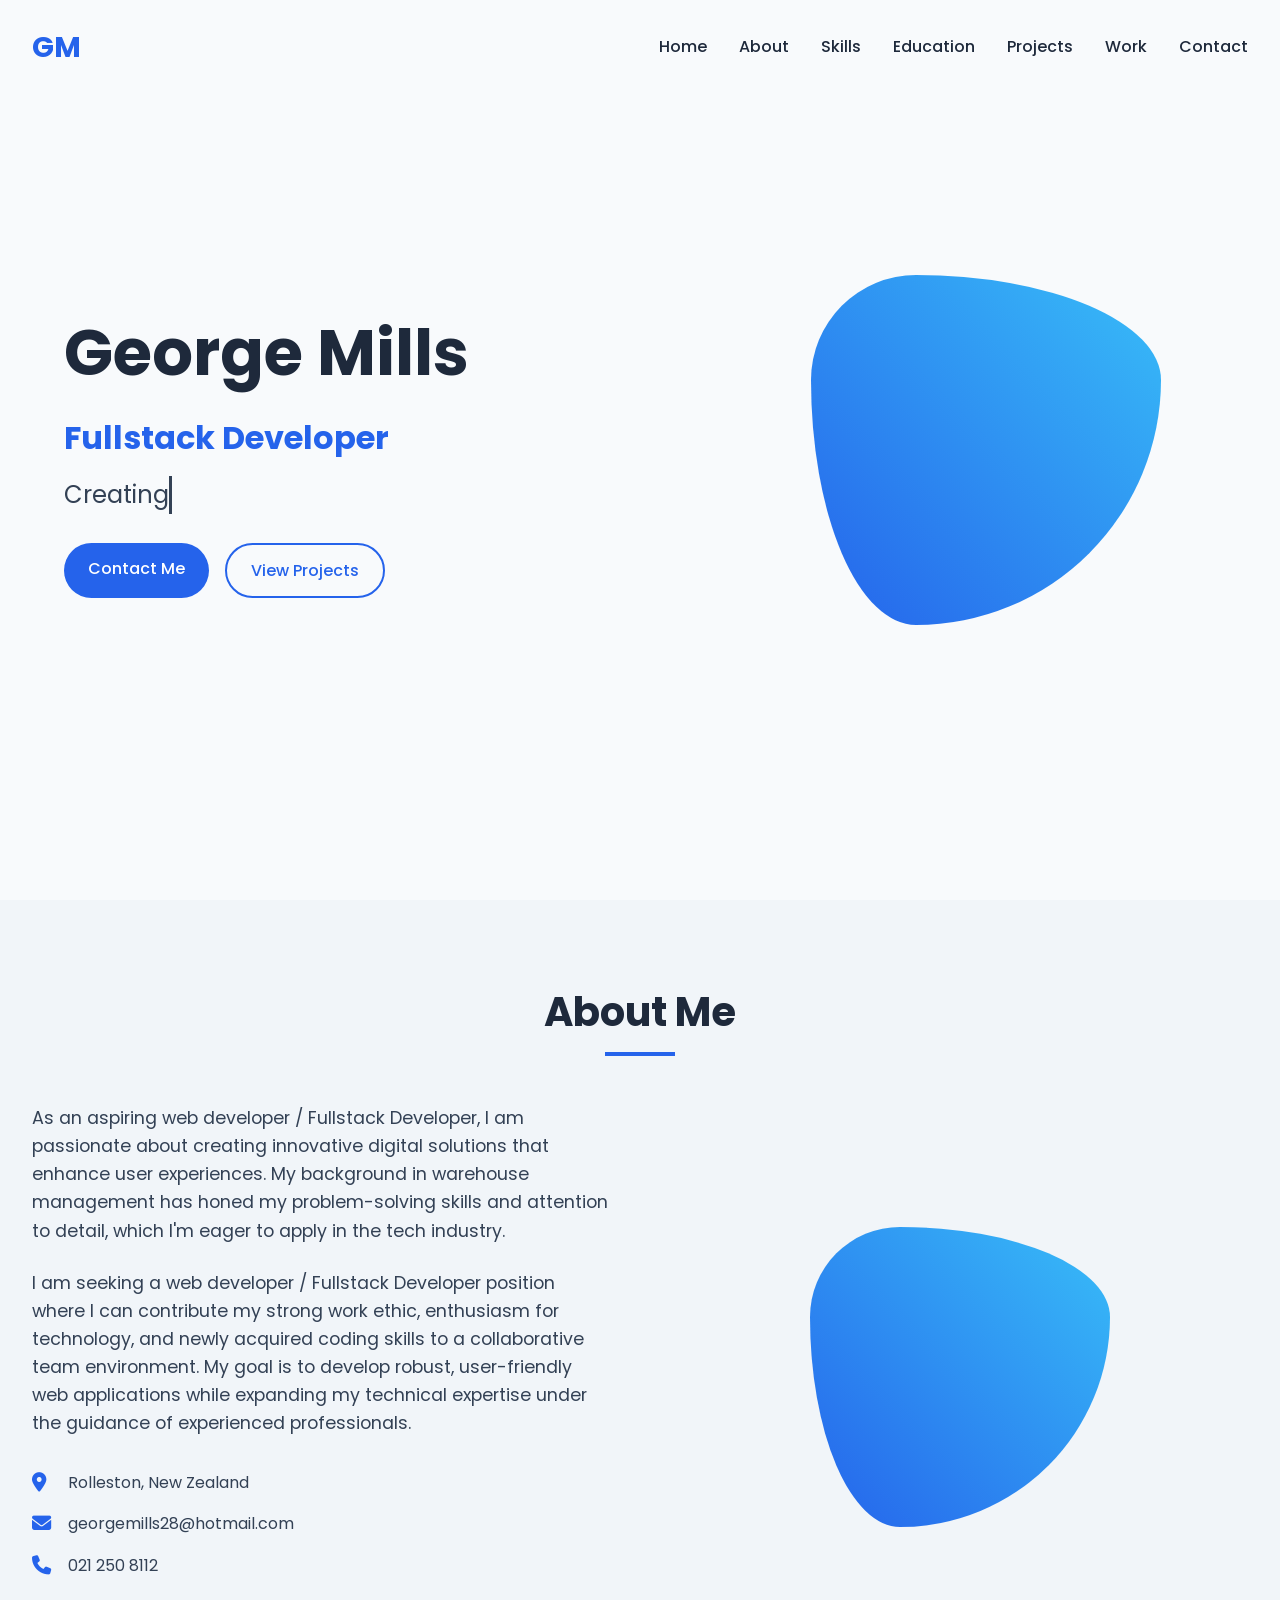
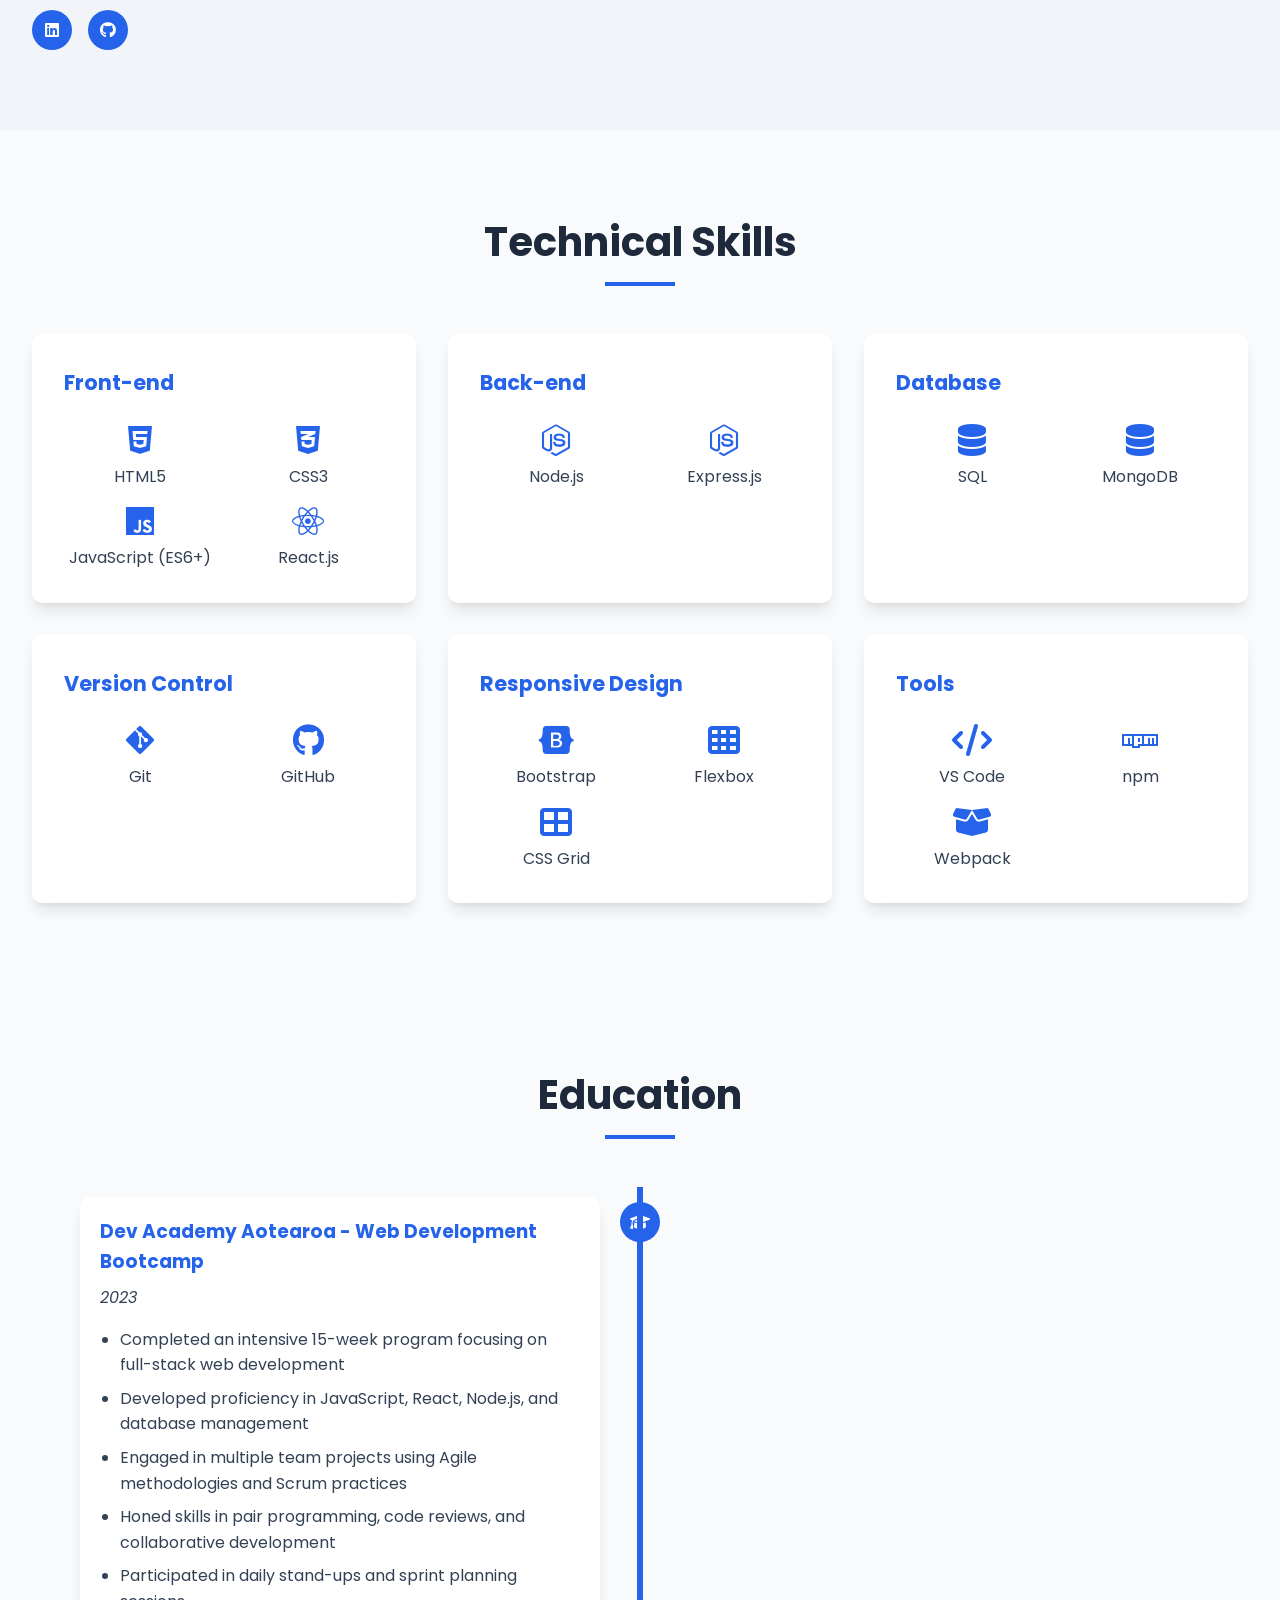
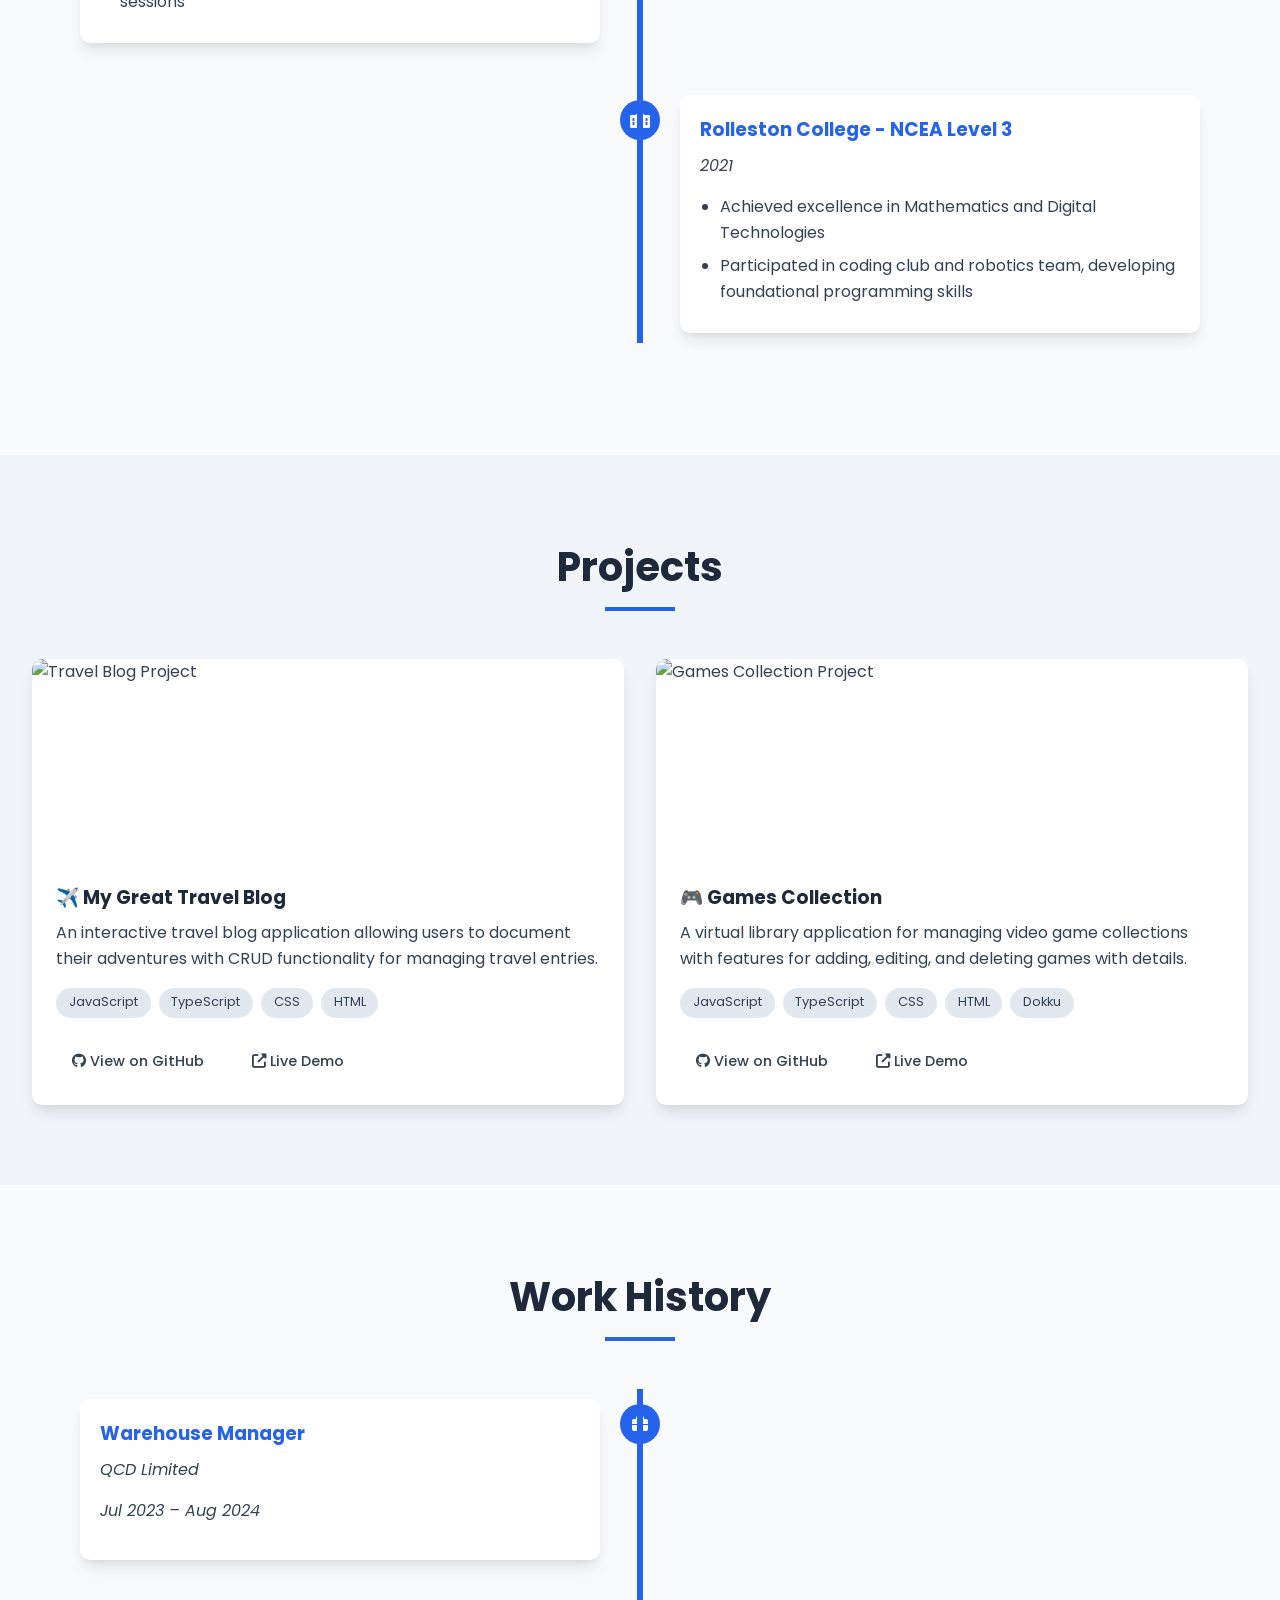
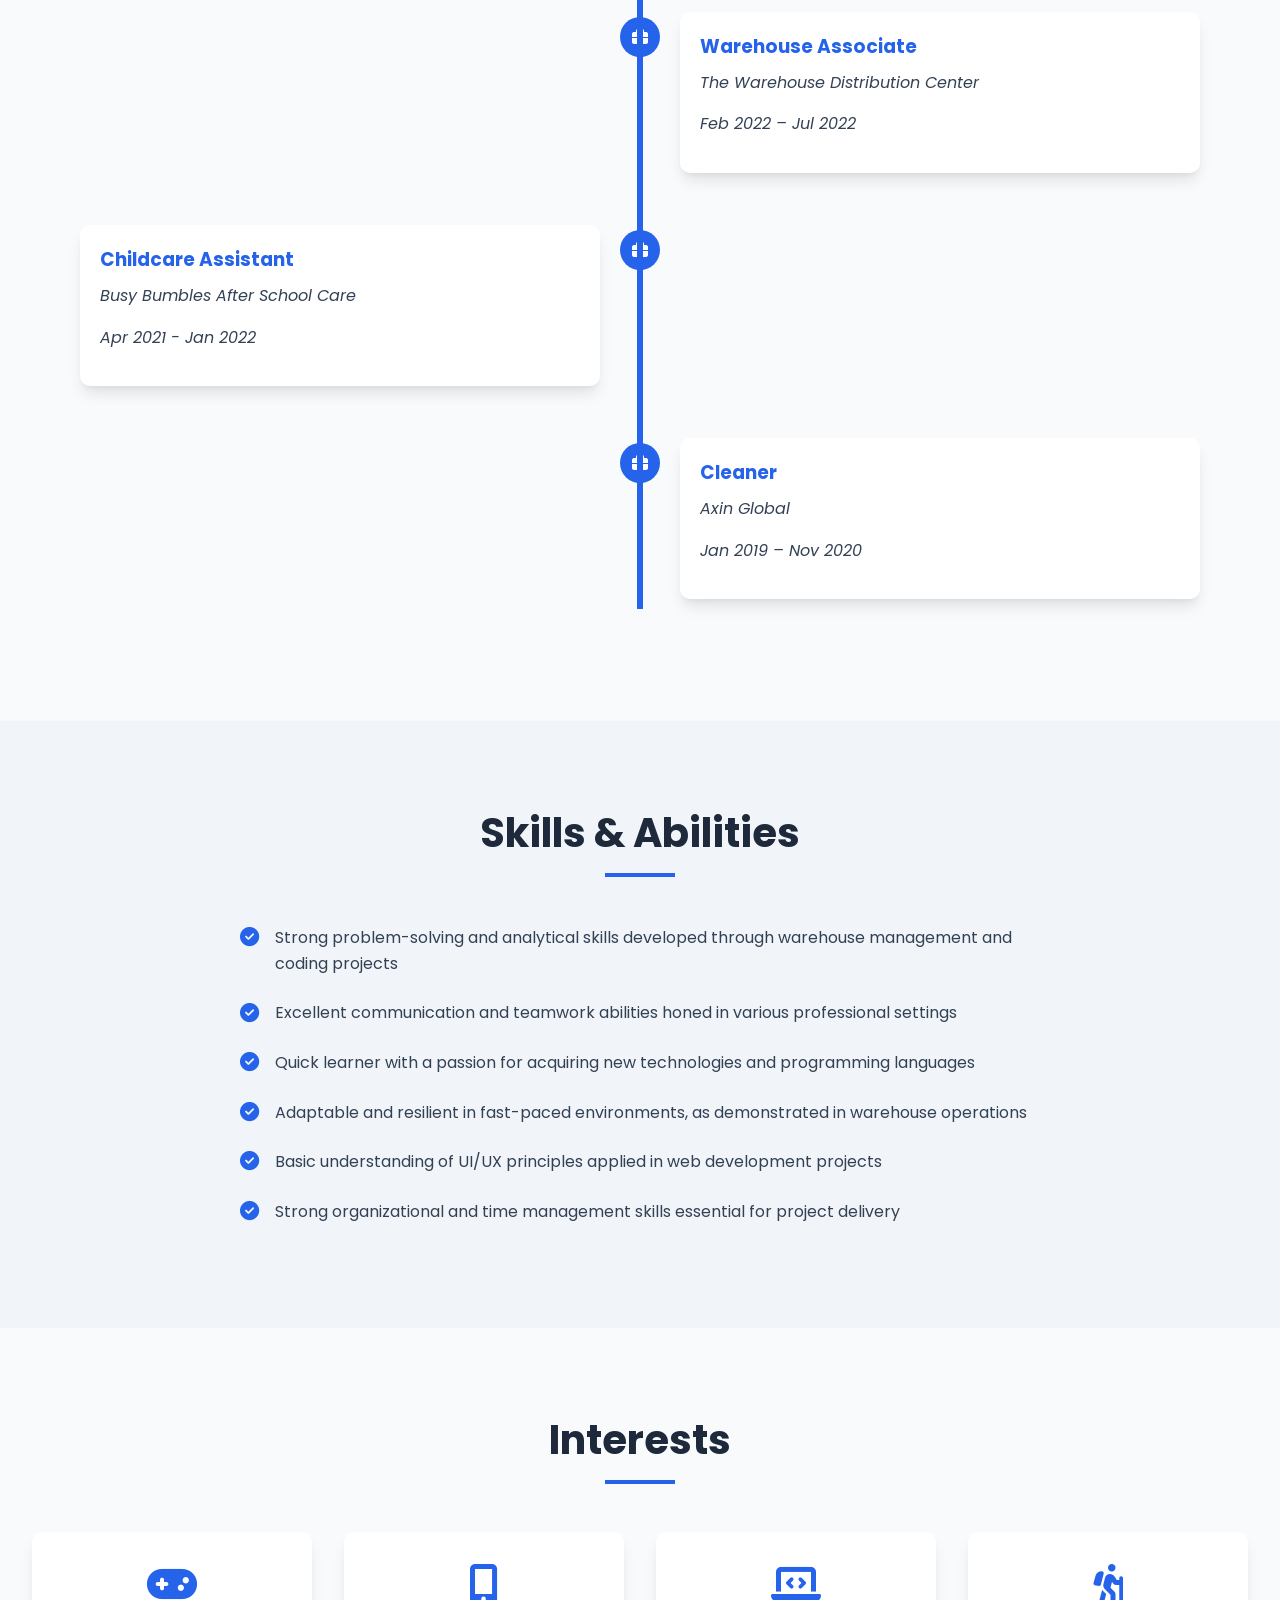
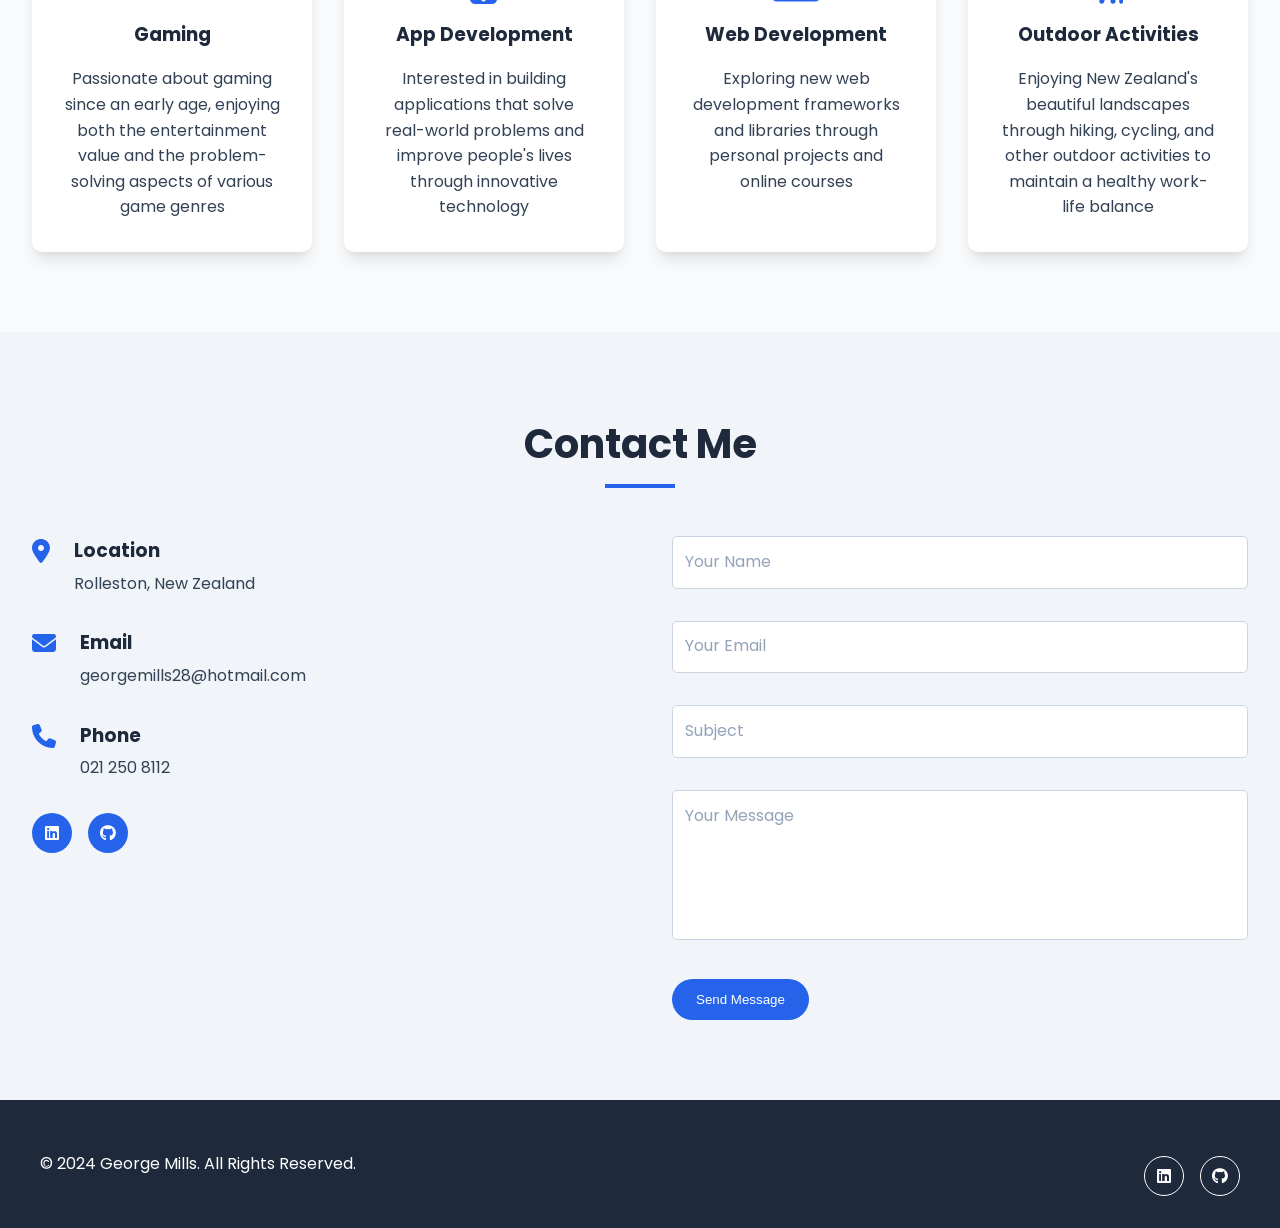
==== commit c938bdb9: "Update interests section with gaming, app development, and outdoor activities" ====
--- a/index.html
+++ b/index.html
@@ -33,7 +33,7 @@
     <section id="home" class="hero">
         <div class="hero-content" data-aos="fade-up">
             <h1>George Mills</h1>
-            <h2>Web Developer</h2>
+            <h2>Fullstack Developer</h2>
             <div class="tagline">
                 <span id="typed-text"></span><span class="cursor">&nbsp;</span>
             </div>
@@ -56,8 +56,8 @@
         </div>
         <div class="about-content">
             <div class="about-text" data-aos="fade-right">
-                <p>As an aspiring web developer, I am passionate about creating innovative digital solutions that enhance user experiences. My background in warehouse management has honed my problem-solving skills and attention to detail, which I'm eager to apply in the tech industry.</p>
-                <p>I am seeking a web developer position where I can contribute my strong work ethic, enthusiasm for technology, and newly acquired coding skills to a collaborative team environment. My goal is to develop robust, user-friendly web applications while expanding my technical expertise under the guidance of experienced professionals.</p>
+                <p>As an aspiring web developer / Fullstack Developer, I am passionate about creating innovative digital solutions that enhance user experiences. My background in warehouse management has honed my problem-solving skills and attention to detail, which I'm eager to apply in the tech industry.</p>
+                <p>I am seeking a web developer / Fullstack Developer position where I can contribute my strong work ethic, enthusiasm for technology, and newly acquired coding skills to a collaborative team environment. My goal is to develop robust, user-friendly web applications while expanding my technical expertise under the guidance of experienced professionals.</p>
                 <div class="about-details">
                     <div class="detail">
                         <i class="fas fa-map-marker-alt"></i>
@@ -378,14 +378,14 @@
         </div>
         <div class="interests-grid">
             <div class="interest-item" data-aos="fade-up" data-aos-delay="100">
-                <i class="fas fa-code-branch"></i>
-                <h3>Open Source</h3>
-                <p>Contributing to open-source projects to gain practical experience and give back to the developer community</p>
+                <i class="fas fa-gamepad"></i>
+                <h3>Gaming</h3>
+                <p>Passionate about gaming since an early age, enjoying both the entertainment value and the problem-solving aspects of various game genres</p>
             </div>
             <div class="interest-item" data-aos="fade-up" data-aos-delay="200">
-                <i class="fas fa-users"></i>
-                <h3>Tech Meetups</h3>
-                <p>Attending local tech meetups and workshops to stay current with industry trends and network with professionals</p>
+                <i class="fas fa-mobile-alt"></i>
+                <h3>App Development</h3>
+                <p>Interested in building applications that solve real-world problems and improve people's lives through innovative technology</p>
             </div>
             <div class="interest-item" data-aos="fade-up" data-aos-delay="300">
                 <i class="fas fa-laptop-code"></i>
@@ -393,9 +393,9 @@
                 <p>Exploring new web development frameworks and libraries through personal projects and online courses</p>
             </div>
             <div class="interest-item" data-aos="fade-up" data-aos-delay="400">
-                <i class="fas fa-puzzle-piece"></i>
-                <h3>Coding Challenges</h3>
-                <p>Solving coding challenges on platforms like LeetCode and HackerRank to improve problem-solving skills</p>
+                <i class="fas fa-hiking"></i>
+                <h3>Outdoor Activities</h3>
+                <p>Enjoying New Zealand's beautiful landscapes through hiking, cycling, and other outdoor activities to maintain a healthy work-life balance</p>
             </div>
         </div>
     </section>
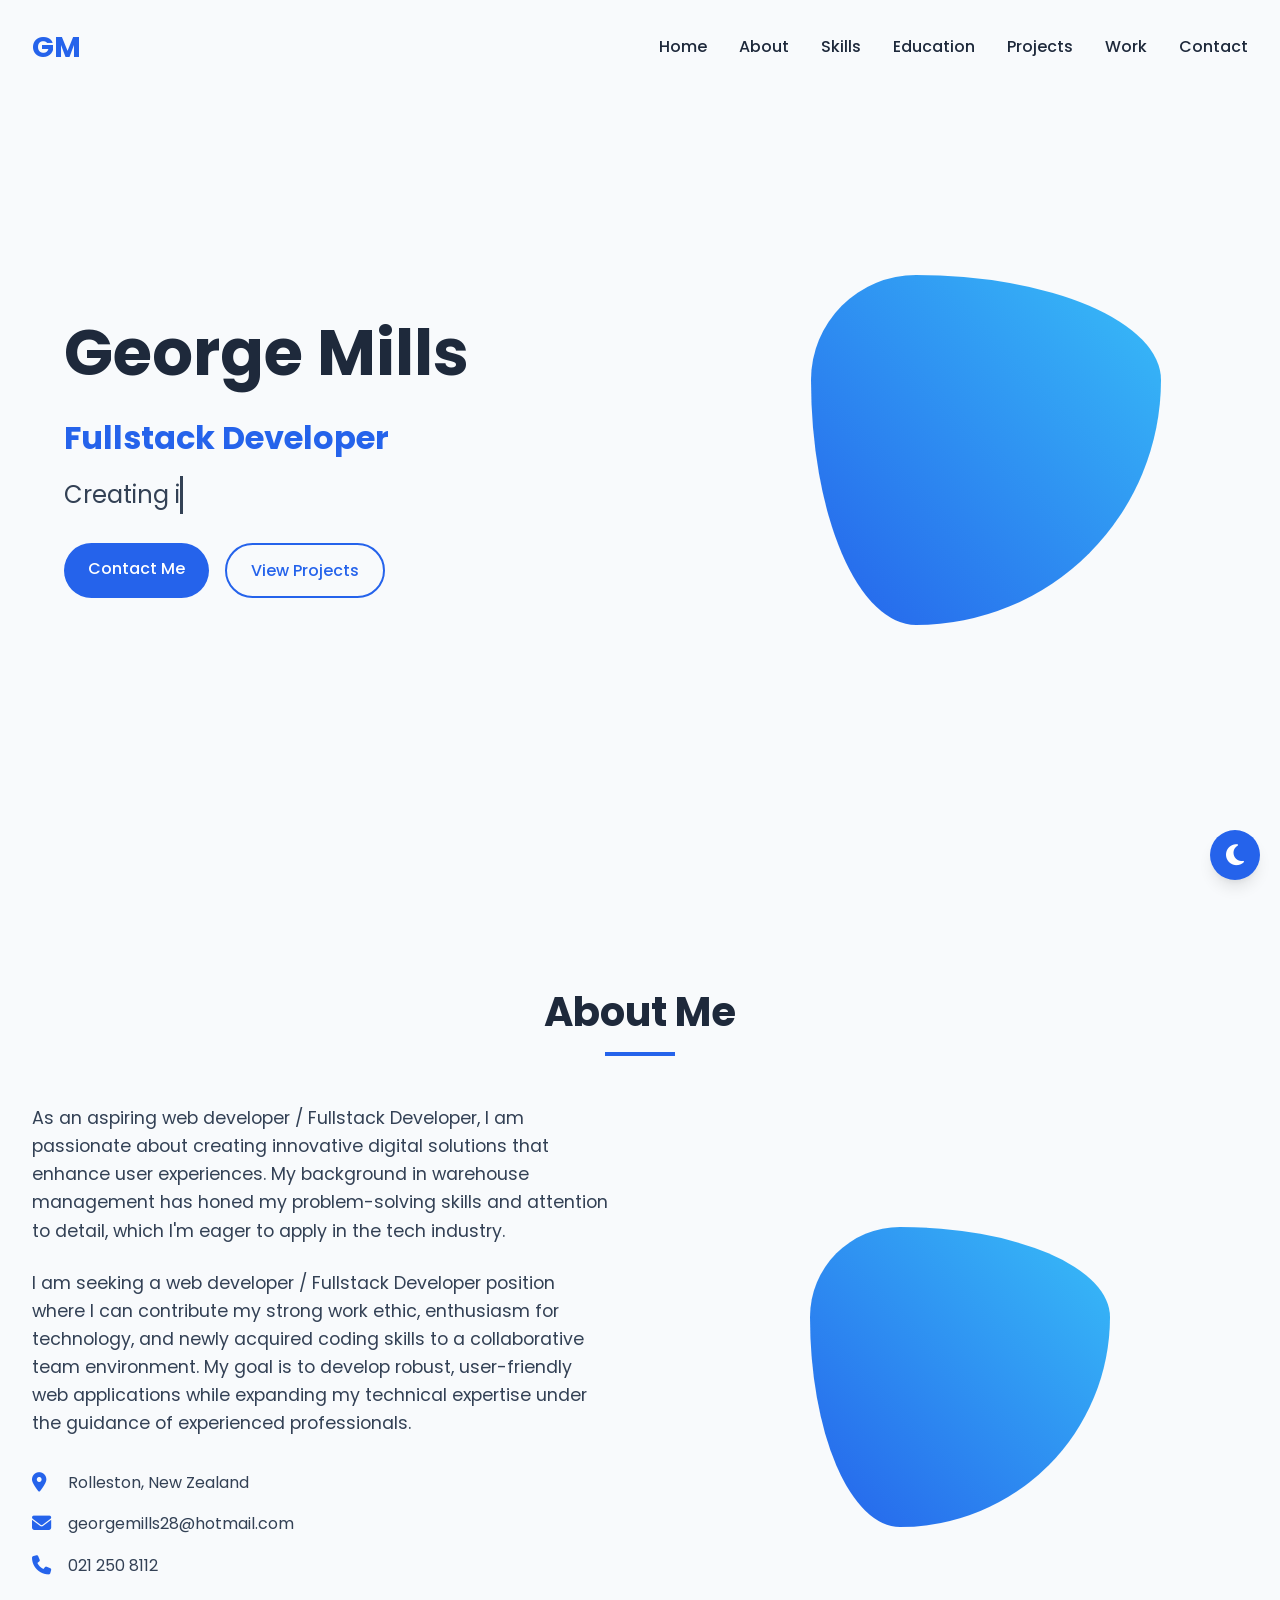
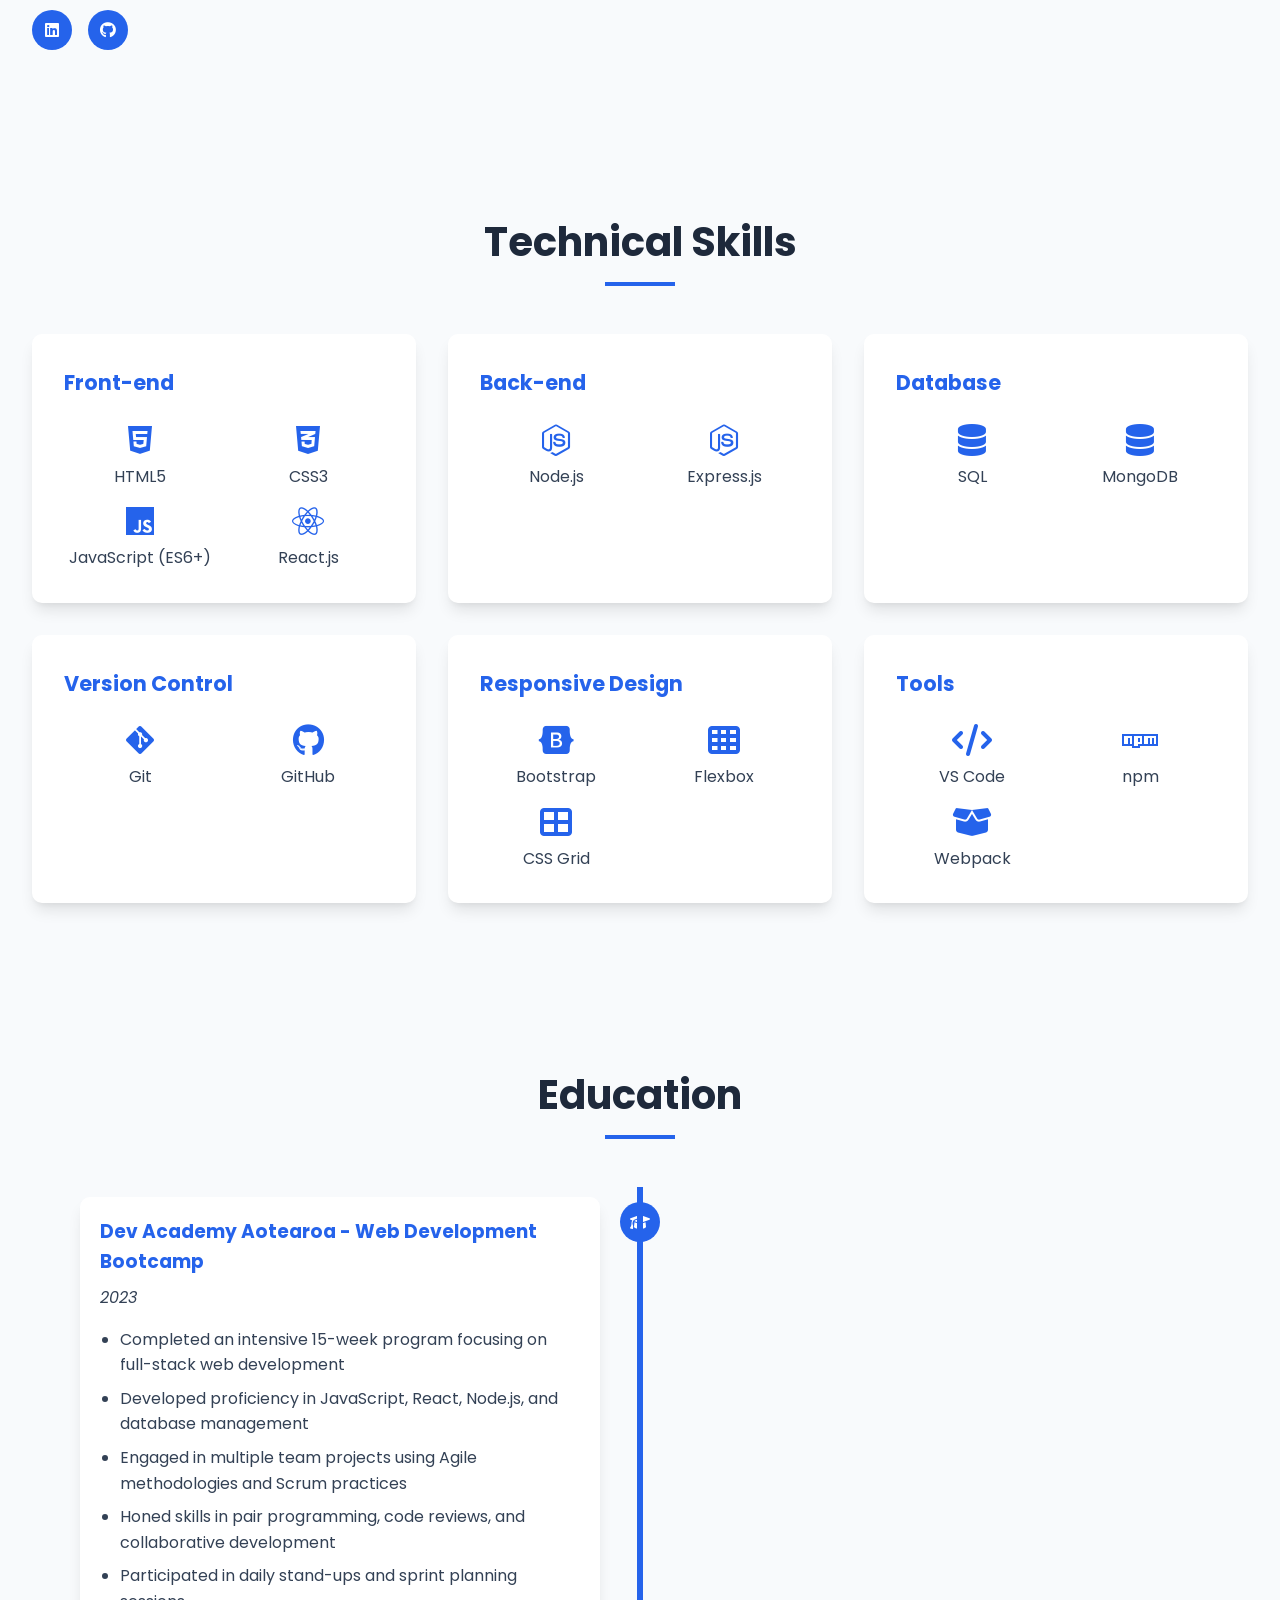
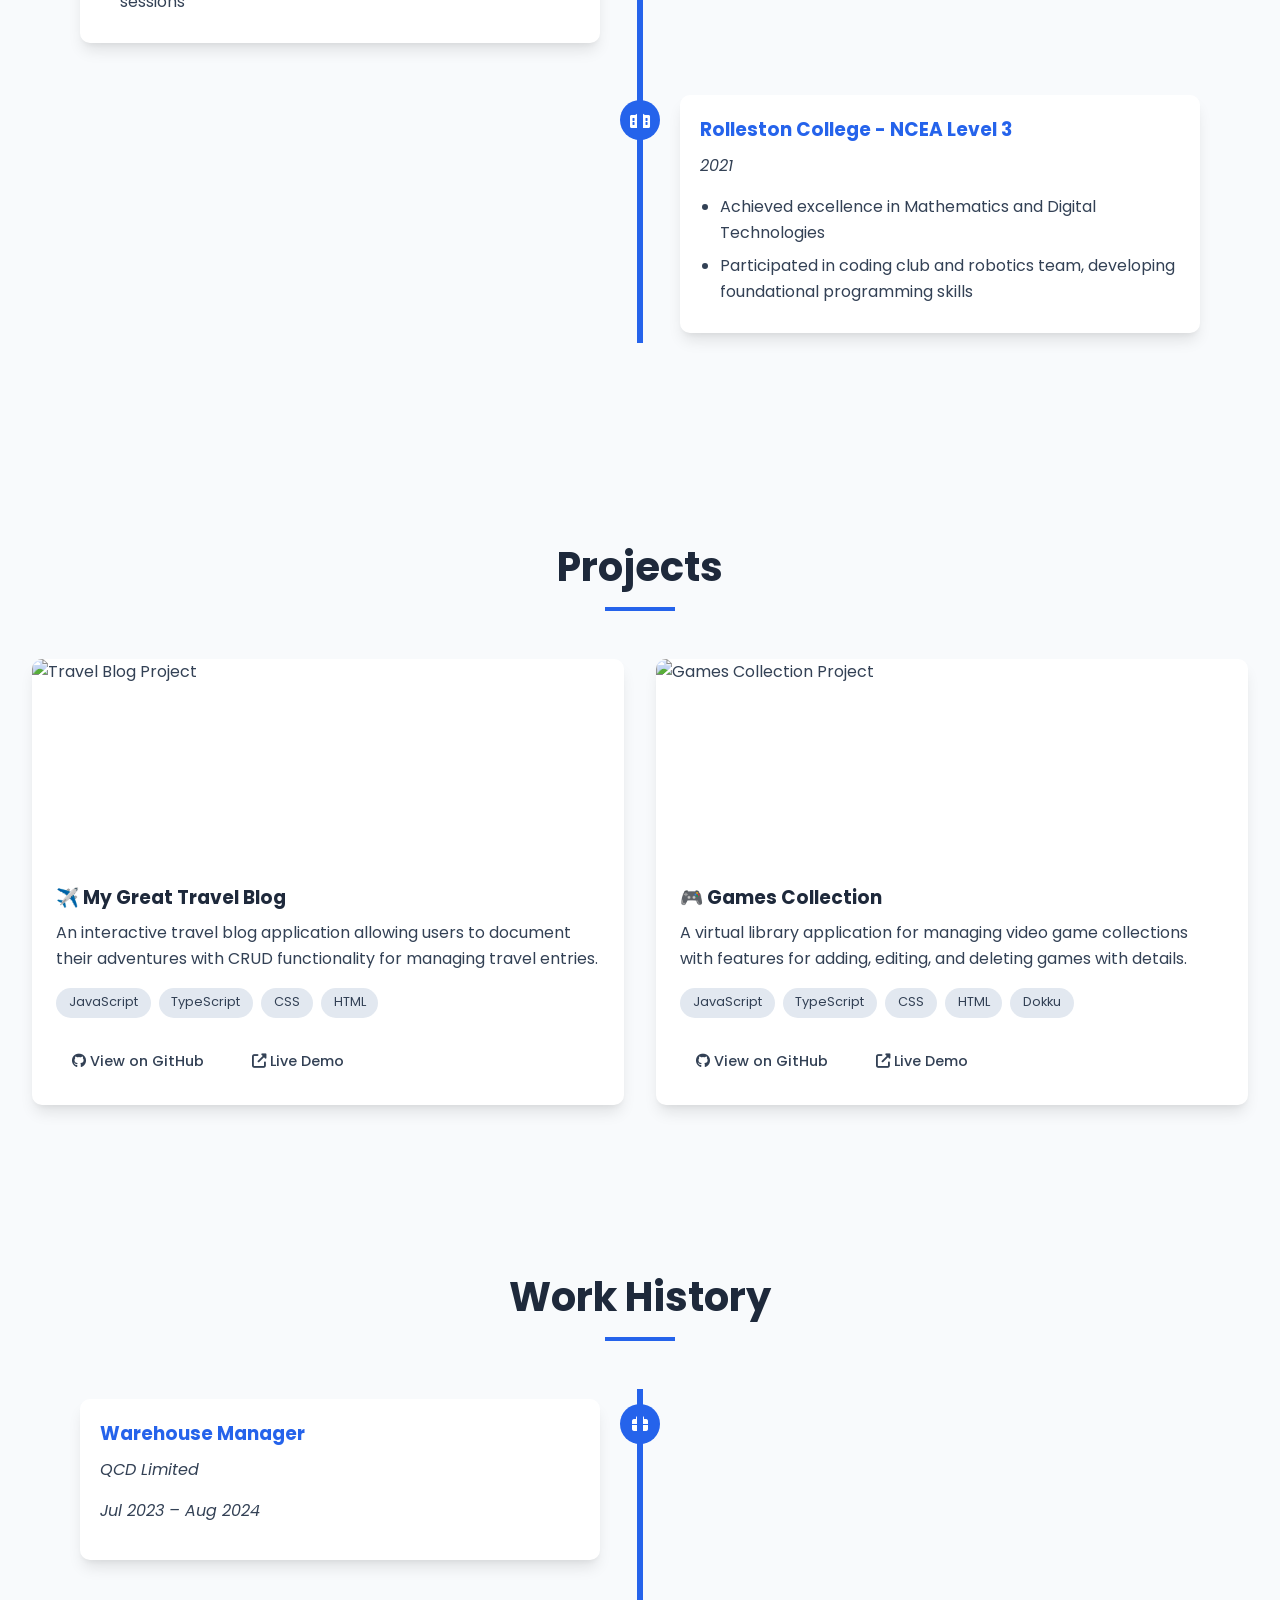
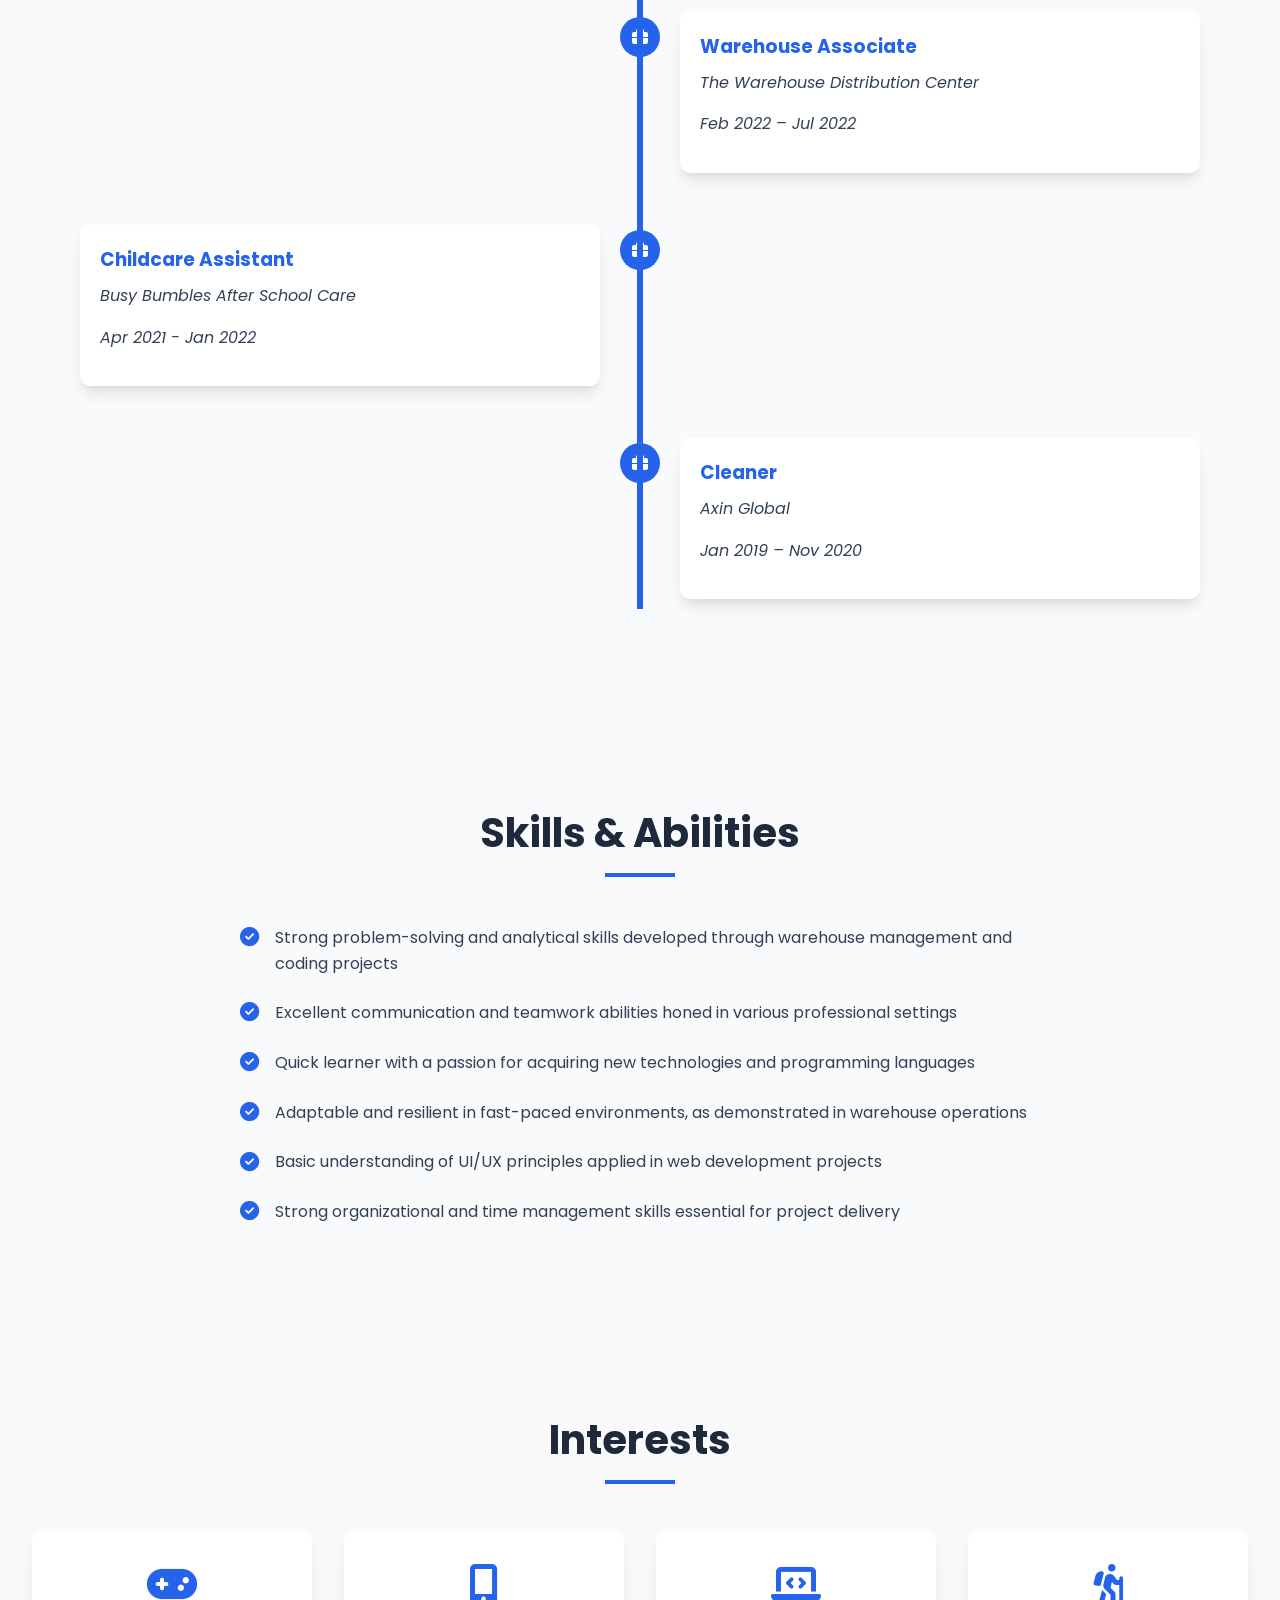
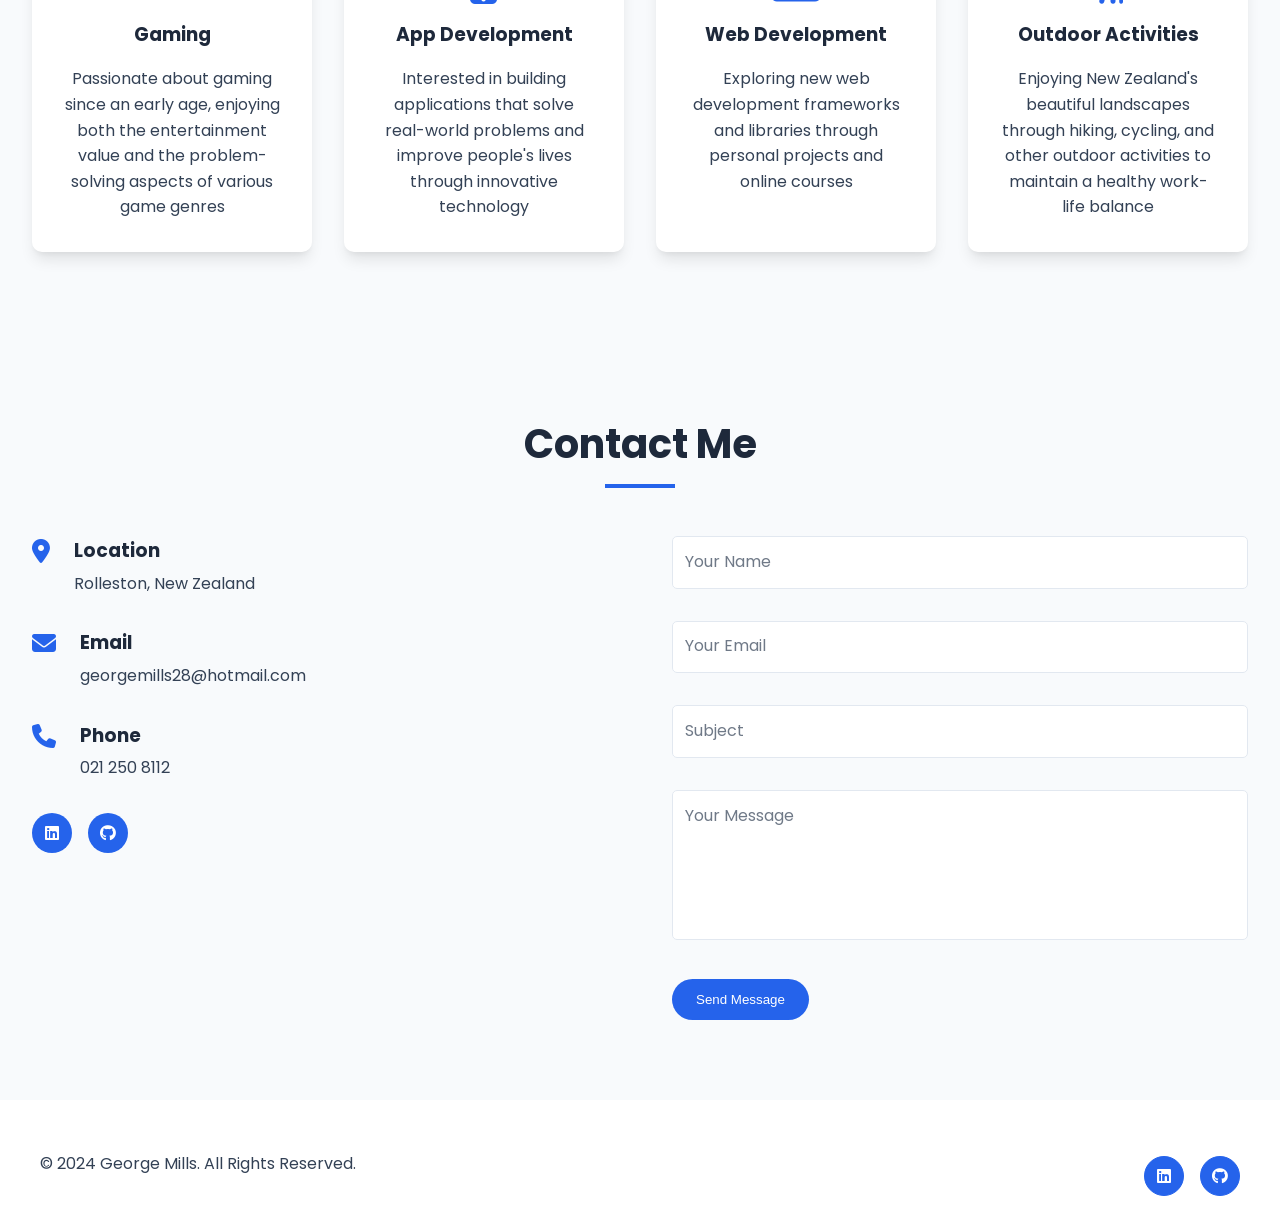
==== commit fb785427: "Add dark/light mode toggle functionality" ====
--- a/index.html
+++ b/index.html
@@ -469,6 +469,11 @@
         </div>
     </footer>
 
+    <!-- Theme Toggle Button -->
+    <div class="theme-toggle" id="themeToggle">
+        <i class="fas fa-moon"></i>
+    </div>
+
     <!-- Scripts -->
     <script src="https://unpkg.com/aos@2.3.1/dist/aos.js"></script>
     <script src="script.js"></script>
--- a/styles.css
+++ b/styles.css
@@ -1,13 +1,35 @@
 /* Global Styles */
 :root {
+    /* Light Theme (Default) */
     --primary-color: #2563eb;
     --secondary-color: #3b82f6;
     --dark-color: #1e293b;
     --light-color: #f8fafc;
     --text-color: #334155;
     --accent-color: #38bdf8;
+    --bg-color: #f8fafc;
+    --card-bg: #ffffff;
+    --border-color: #e2e8f0;
+    --timeline-bg: #ffffff;
+    --hero-bg: #f8fafc;
     --transition: all 0.3s ease;
     --box-shadow: 0 10px 15px -3px rgba(0, 0, 0, 0.1), 0 4px 6px -2px rgba(0, 0, 0, 0.05);
+}
+
+[data-theme="dark"] {
+    /* Dark Theme */
+    --primary-color: #3b82f6;
+    --secondary-color: #60a5fa;
+    --dark-color: #f8fafc;
+    --light-color: #0f172a;
+    --text-color: #e2e8f0;
+    --accent-color: #38bdf8;
+    --bg-color: #0f172a;
+    --card-bg: #1e293b;
+    --border-color: #334155;
+    --timeline-bg: #1e293b;
+    --hero-bg: #0f172a;
+    --box-shadow: 0 10px 15px -3px rgba(0, 0, 0, 0.3), 0 4px 6px -2px rgba(0, 0, 0, 0.2);
 }
 
 * {
@@ -24,8 +46,9 @@
     font-family: 'Poppins', sans-serif;
     line-height: 1.6;
     color: var(--text-color);
-    background-color: var(--light-color);
+    background-color: var(--bg-color);
     overflow-x: hidden;
+    transition: background-color 0.5s ease, color 0.5s ease;
 }
 
 a {
@@ -115,7 +138,7 @@
 }
 
 .navbar.scrolled {
-    background-color: var(--light-color);
+    background-color: var(--bg-color);
     box-shadow: 0 2px 10px rgba(0, 0, 0, 0.1);
     padding: 1rem 2rem;
 }
@@ -177,9 +200,10 @@
     align-items: center;
     justify-content: space-between;
     padding: 0 5%;
-    background-color: var(--light-color);
+    background-color: var(--hero-bg);
     position: relative;
     overflow: hidden;
+    transition: background-color 0.5s ease;
 }
 
 .hero-content {
@@ -259,7 +283,7 @@
 
 /* About Section */
 .about {
-    background-color: #f1f5f9;
+    background-color: var(--bg-color);
 }
 
 .about-content {
@@ -340,7 +364,7 @@
 }
 
 .skill-category {
-    background-color: white;
+    background-color: var(--card-bg);
     padding: 2rem;
     border-radius: 10px;
     box-shadow: var(--box-shadow);
@@ -378,7 +402,8 @@
 
 /* Education Section */
 .education {
-    background-color: var(--light-color);
+    background-color: var(--bg-color);
+    transition: background-color 0.5s ease;
 }
 
 .timeline {
@@ -438,9 +463,10 @@
 
 .timeline-content {
     padding: 20px;
-    background-color: white;
+    background-color: var(--timeline-bg);
     border-radius: 10px;
     box-shadow: var(--box-shadow);
+    transition: background-color 0.5s ease;
 }
 
 .timeline-content h3 {
@@ -465,7 +491,7 @@
 
 /* Projects Section */
 .projects {
-    background-color: #f1f5f9;
+    background-color: var(--bg-color);
 }
 
 .projects-grid {
@@ -475,7 +501,7 @@
 }
 
 .project-card {
-    background-color: white;
+    background-color: var(--card-bg);
     border-radius: 10px;
     overflow: hidden;
     box-shadow: var(--box-shadow);
@@ -523,7 +549,7 @@
 }
 
 .project-tech span {
-    background-color: #e2e8f0;
+    background-color: var(--border-color);
     padding: 0.3rem 0.8rem;
     border-radius: 20px;
     font-size: 0.8rem;
@@ -541,12 +567,14 @@
 
 /* Work History Section */
 .work {
-    background-color: var(--light-color);
+    background-color: var(--bg-color);
+    transition: background-color 0.5s ease;
 }
 
 /* Abilities Section */
 .abilities {
-    background-color: #f1f5f9;
+    background-color: var(--bg-color);
+    transition: background-color 0.5s ease;
 }
 
 .abilities-list {
@@ -569,7 +597,8 @@
 
 /* Interests Section */
 .interests {
-    background-color: var(--light-color);
+    background-color: var(--bg-color);
+    transition: background-color 0.5s ease;
 }
 
 .interests-grid {
@@ -579,7 +608,7 @@
 }
 
 .interest-item {
-    background-color: white;
+    background-color: var(--card-bg);
     padding: 2rem;
     border-radius: 10px;
     box-shadow: var(--box-shadow);
@@ -604,7 +633,8 @@
 
 /* Contact Section */
 .contact {
-    background-color: #f1f5f9;
+    background-color: var(--bg-color);
+    transition: background-color 0.5s ease;
 }
 
 .contact-content {
@@ -642,11 +672,13 @@
 .form-group input, .form-group textarea {
     width: 100%;
     padding: 0.8rem;
-    border: 1px solid #cbd5e1;
+    border: 1px solid var(--border-color);
     border-radius: 5px;
     font-family: 'Poppins', sans-serif;
     font-size: 1rem;
     transition: var(--transition);
+    background-color: var(--card-bg);
+    color: var(--text-color);
 }
 
 .form-group textarea {
@@ -658,7 +690,8 @@
     position: absolute;
     top: 0.8rem;
     left: 0.8rem;
-    color: #94a3b8;
+    color: var(--text-color);
+    opacity: 0.7;
     pointer-events: none;
     transition: var(--transition);
 }
@@ -675,7 +708,7 @@
     top: -0.5rem;
     left: 0.5rem;
     font-size: 0.8rem;
-    background-color: white;
+    background-color: var(--card-bg);
     padding: 0 0.3rem;
     color: var(--primary-color);
 }
@@ -686,10 +719,11 @@
 
 /* Footer */
 .footer {
-    background-color: var(--dark-color);
-    color: white;
+    background-color: var(--card-bg);
+    color: var(--text-color);
     padding: 2rem;
     text-align: center;
+    transition: background-color 0.5s ease, color 0.5s ease;
 }
 
 .footer-content {
@@ -701,13 +735,15 @@
 }
 
 .footer .social-links a {
-    background-color: transparent;
-    border: 1px solid white;
+    background-color: var(--primary-color);
+    color: white;
+    border: 1px solid var(--primary-color);
 }
 
 .footer .social-links a:hover {
-    background-color: white;
-    color: var(--dark-color);
+    background-color: var(--secondary-color);
+    border-color: var(--secondary-color);
+    transform: translateY(-3px);
 }
 
 /* Media Queries */
@@ -765,7 +801,7 @@
         position: absolute;
         right: 0;
         top: 70px;
-        background-color: var(--light-color);
+        background-color: var(--bg-color);
         height: calc(100vh - 70px);
         width: 50%;
         flex-direction: column;
@@ -858,4 +894,36 @@
     .nav-links {
         width: 70%;
     }
+}
+
+/* Theme Toggle */
+.theme-toggle {
+    position: fixed;
+    bottom: 20px;
+    right: 20px;
+    z-index: 1000;
+    width: 50px;
+    height: 50px;
+    border-radius: 50%;
+    background-color: var(--primary-color);
+    color: white;
+    display: flex;
+    align-items: center;
+    justify-content: center;
+    cursor: pointer;
+    box-shadow: var(--box-shadow);
+    transition: var(--transition);
+}
+
+.theme-toggle:hover {
+    transform: translateY(-3px);
+}
+
+.theme-toggle i {
+    font-size: 1.5rem;
+    transition: transform 0.5s ease;
+}
+
+.theme-toggle i.fa-sun {
+    transform: rotate(180deg);
 } 
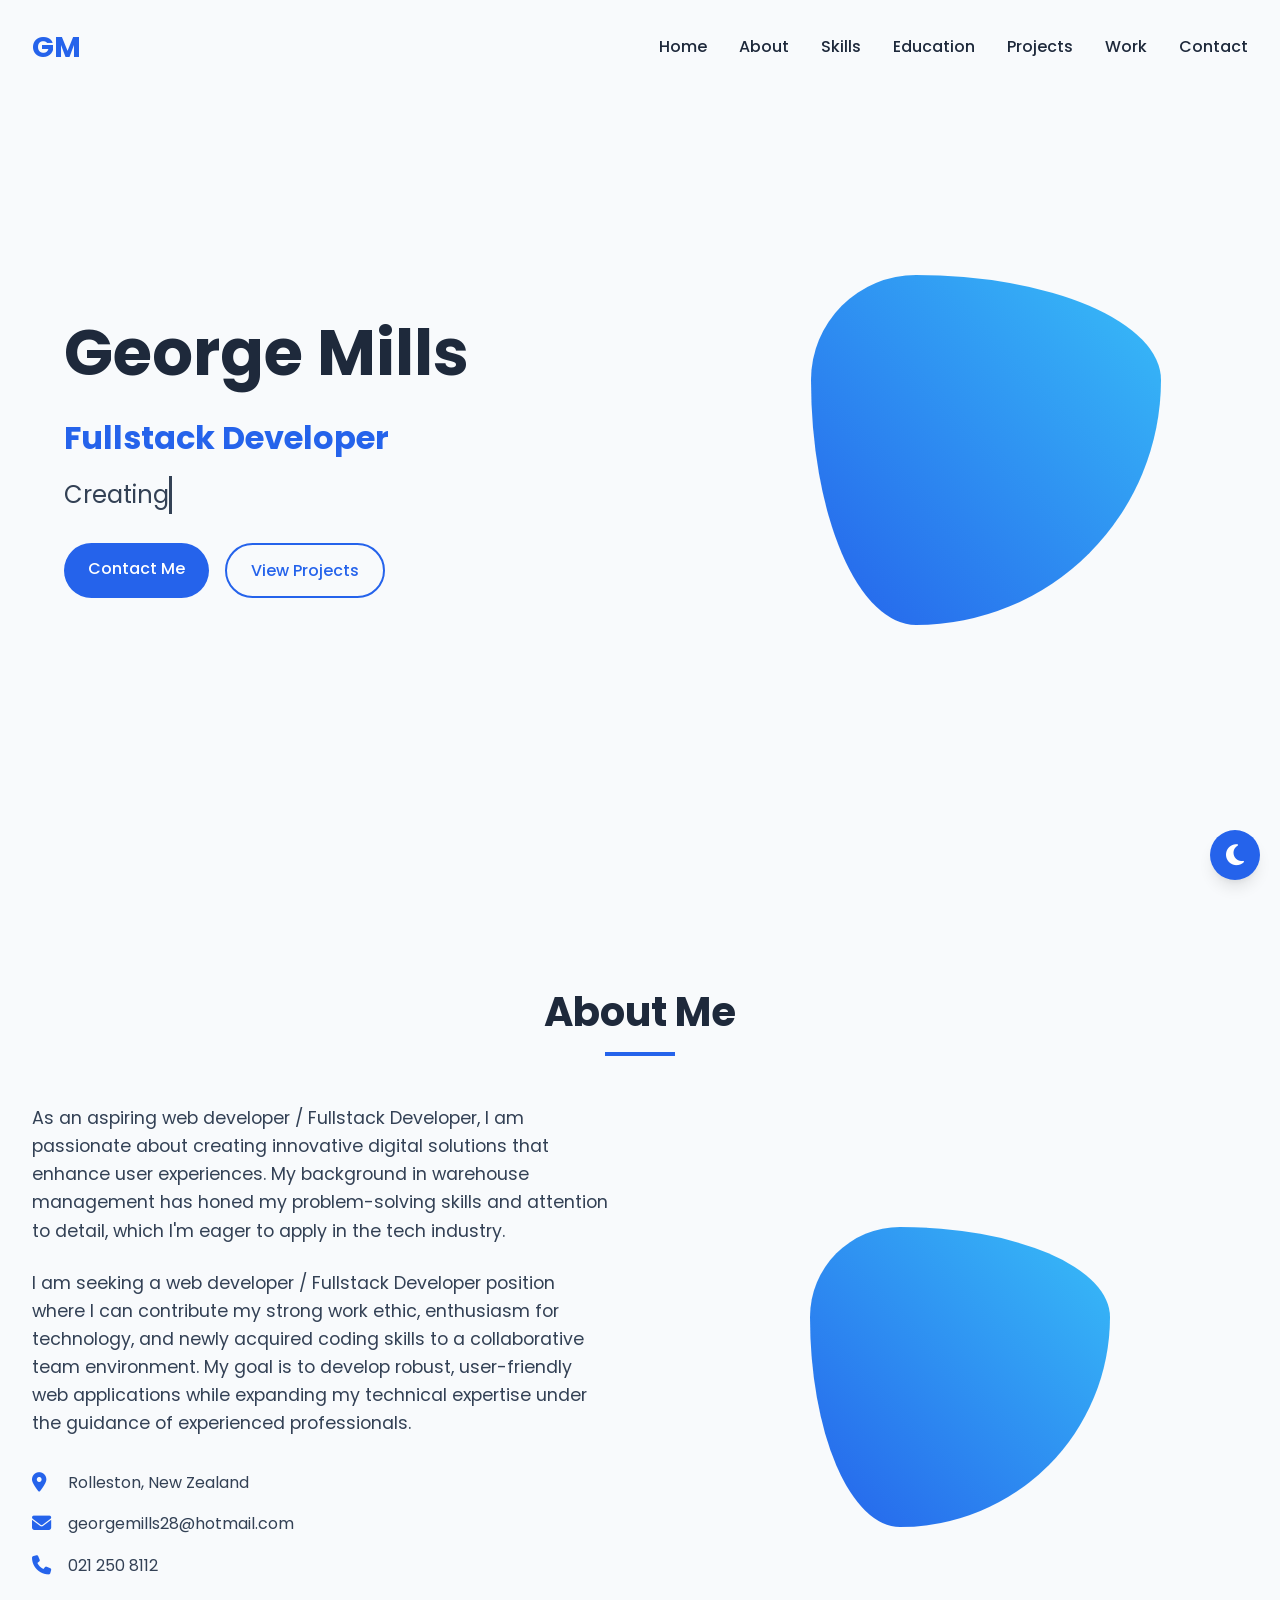
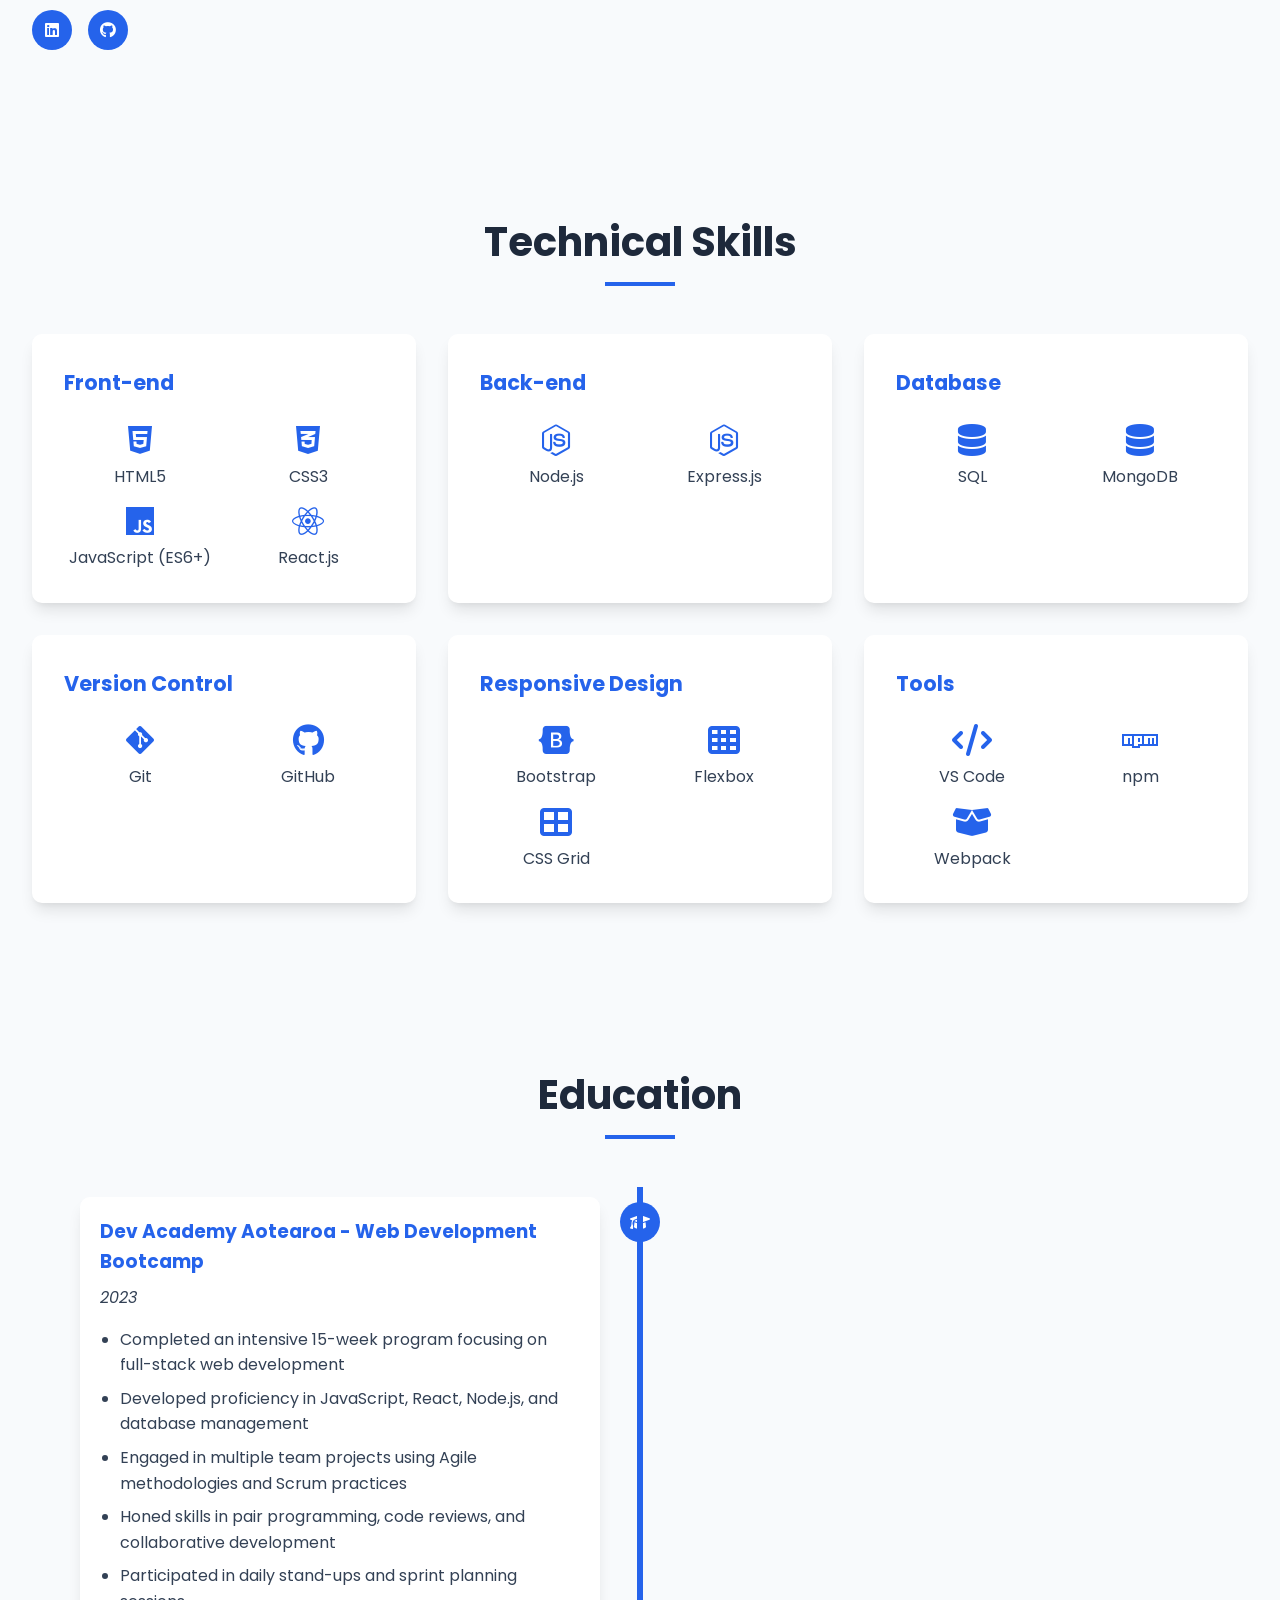
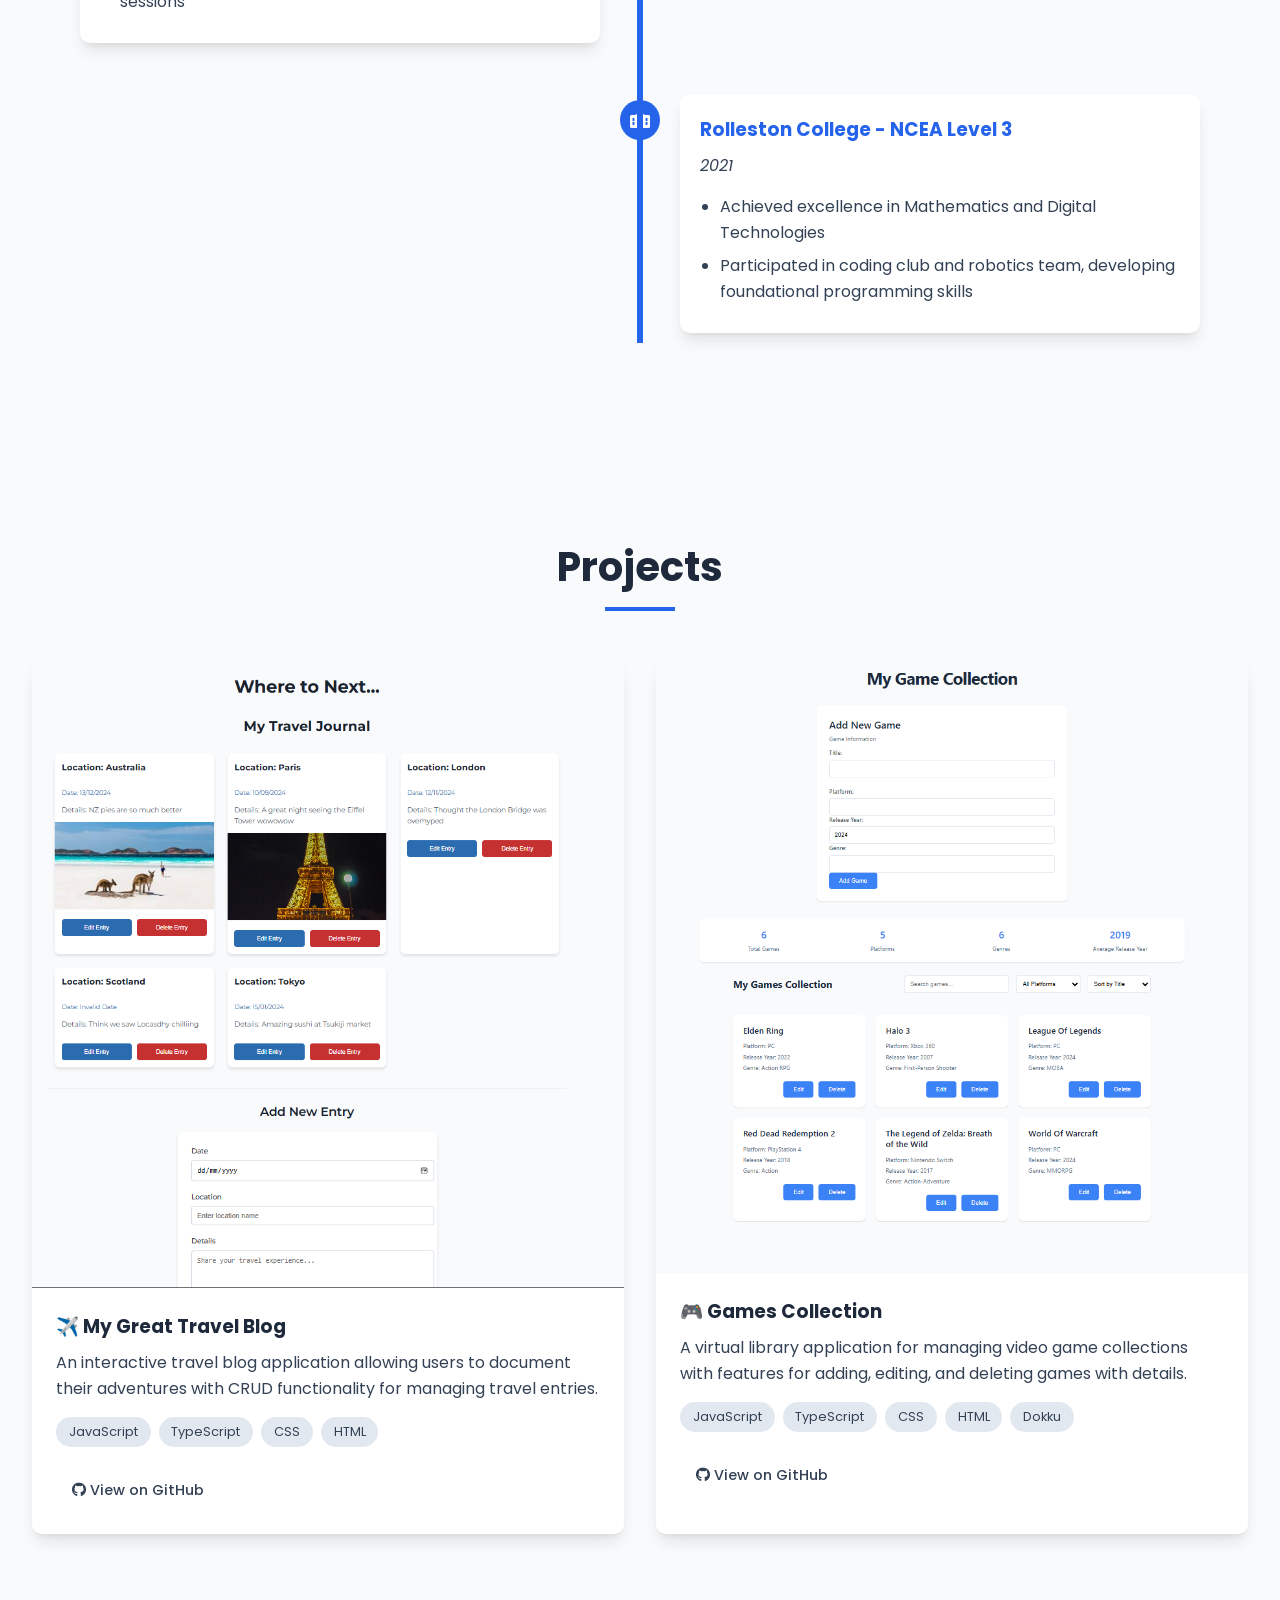
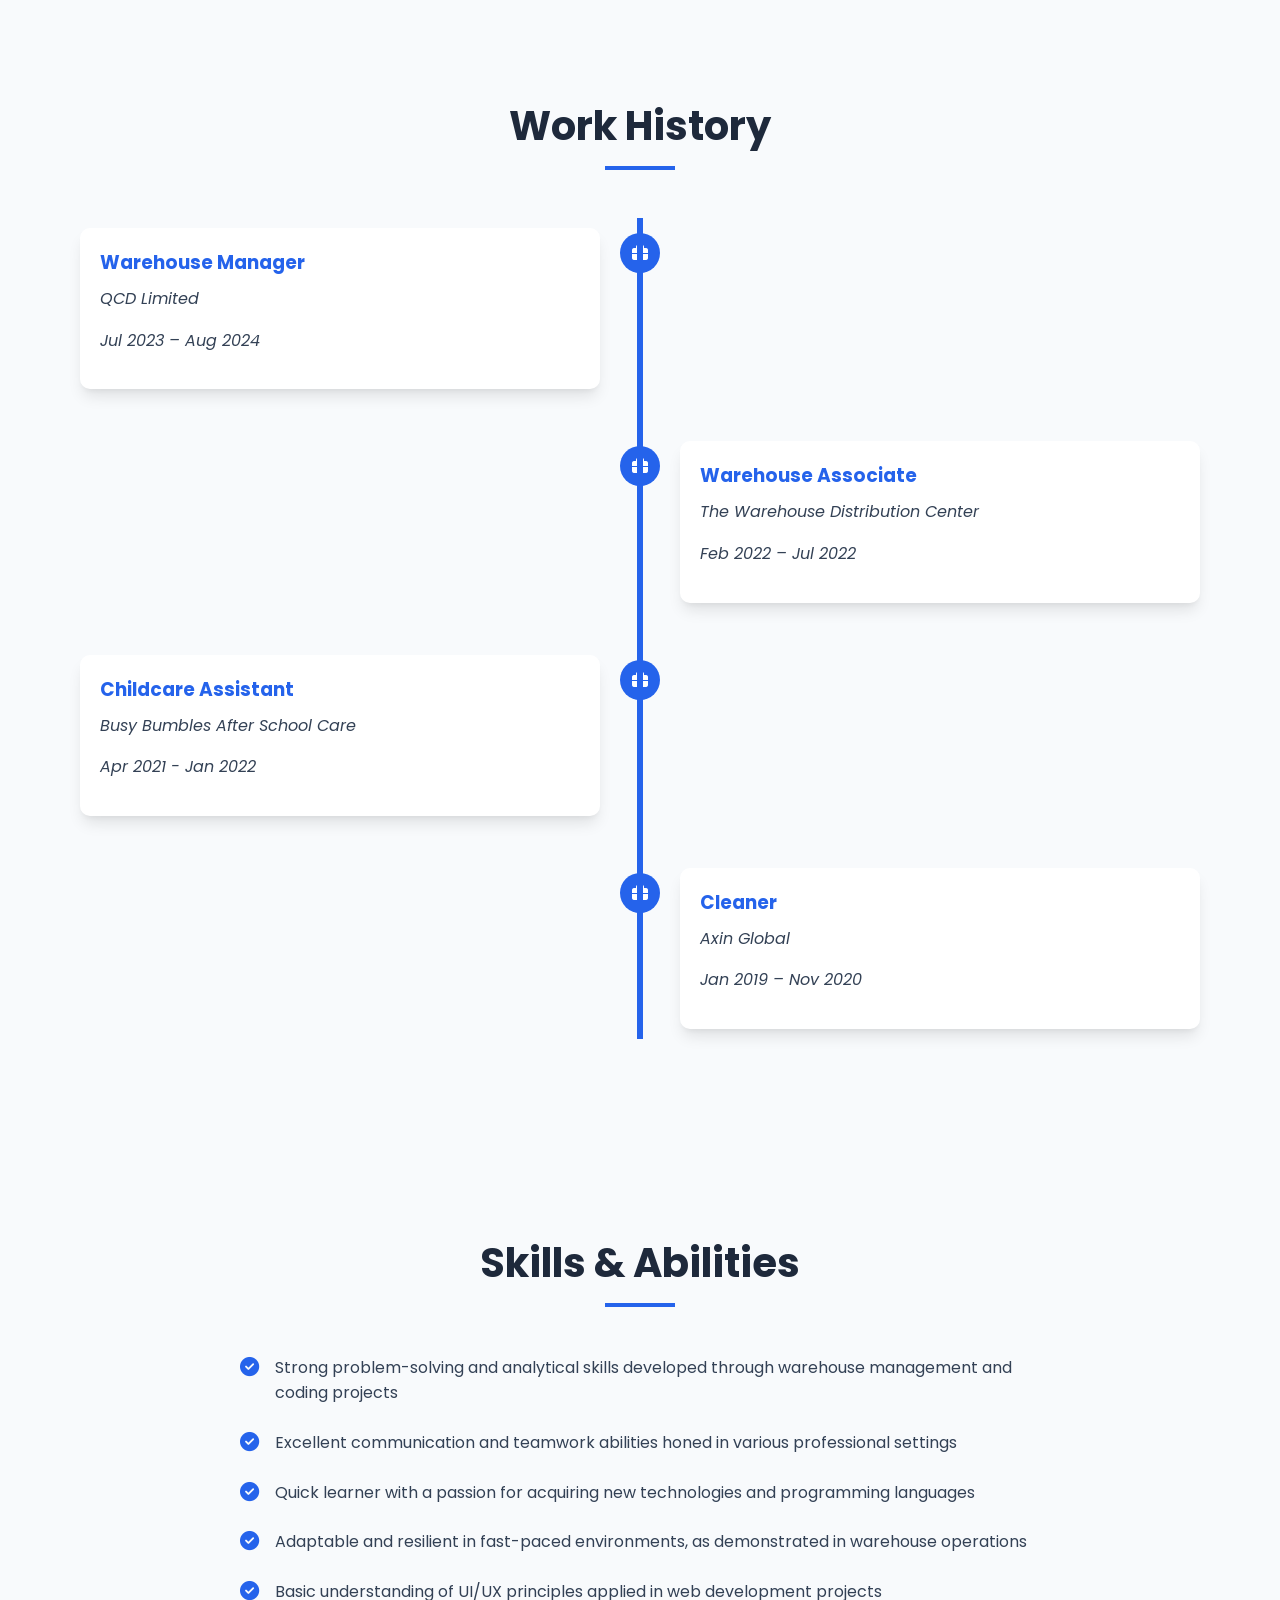
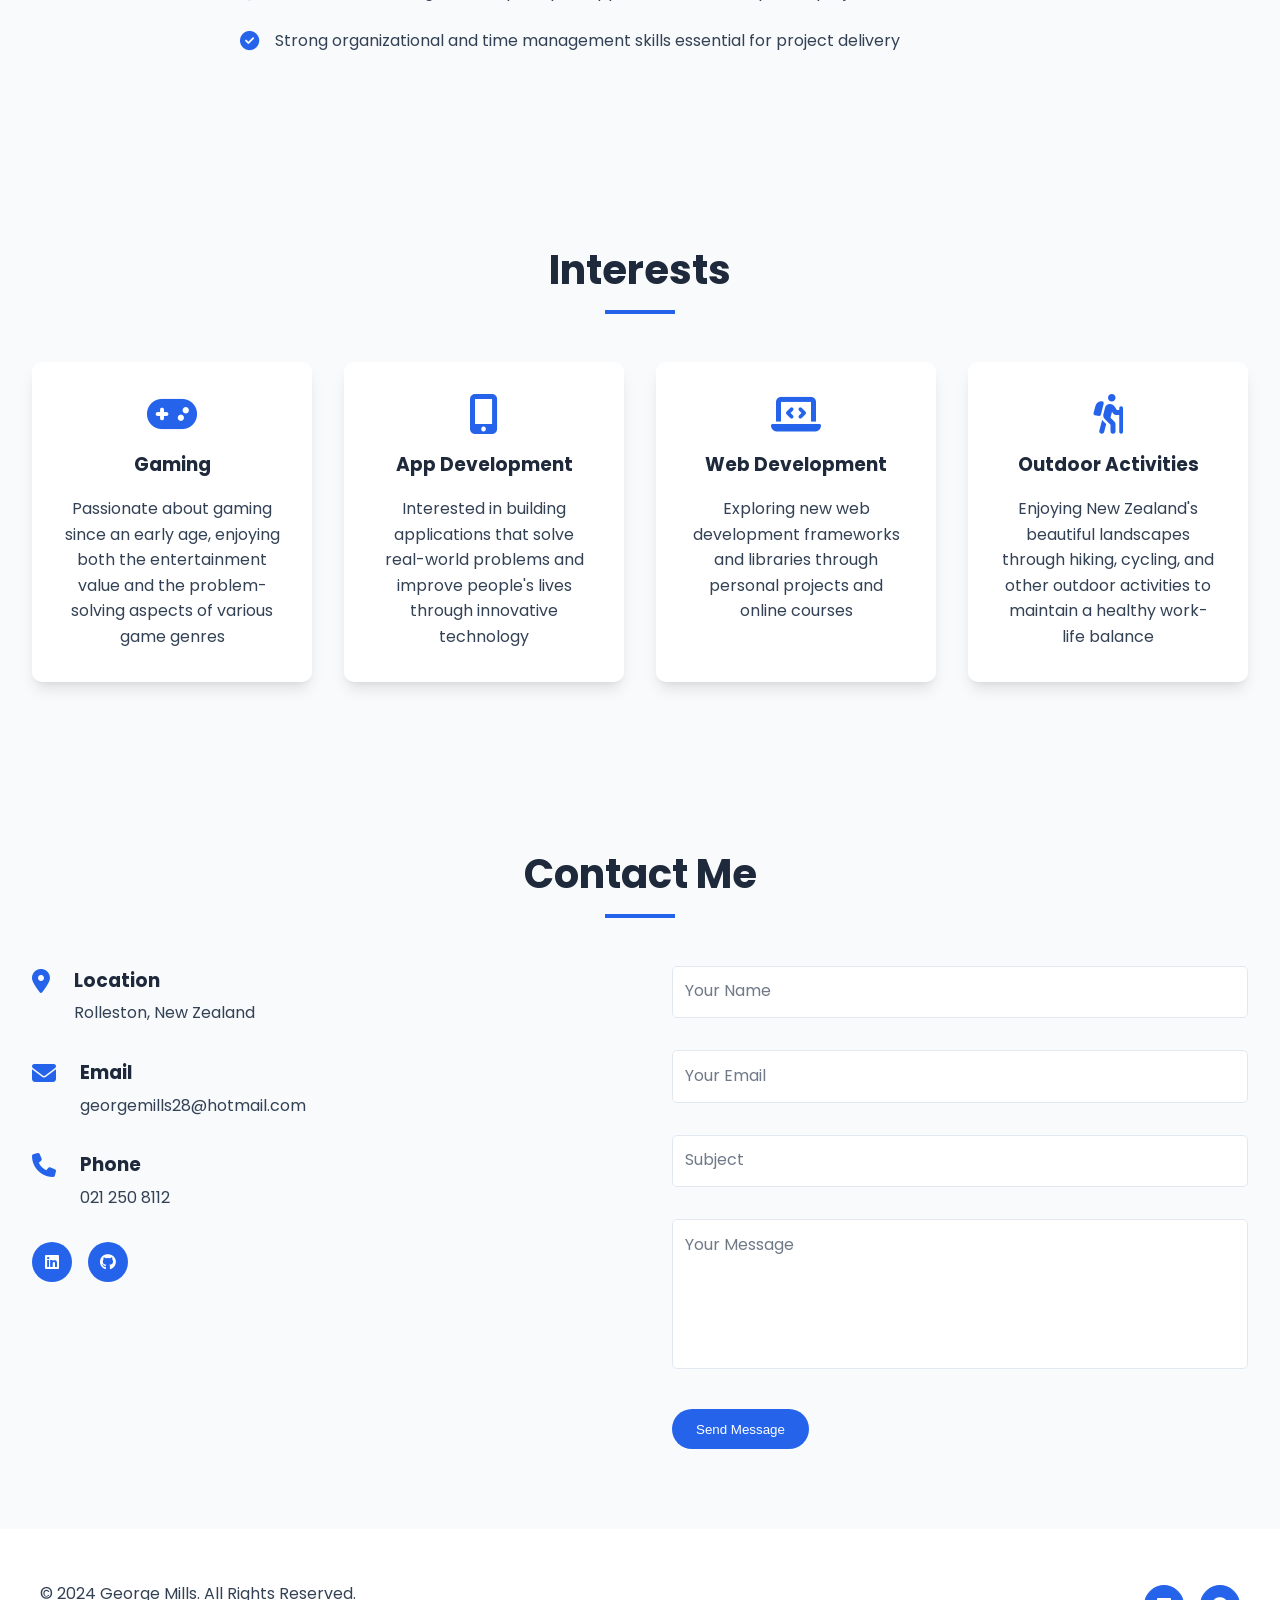
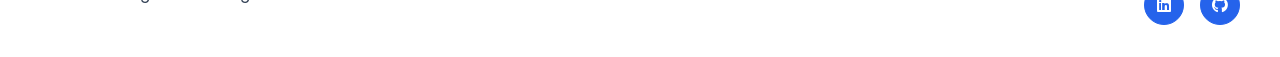
==== commit bd1bc98e: "Update portfolio with project images and design improvements" ====
--- a/index.html
+++ b/index.html
@@ -236,7 +236,7 @@
         <div class="projects-grid">
             <div class="project-card" data-aos="fade-up" data-aos-delay="100">
                 <div class="project-image">
-                    <img src="images/travel-blog.jpg" alt="Travel Blog Project" onerror="this.src='https://via.placeholder.com/800x400?text=Travel+Blog+Project'; this.onerror=null;">
+                    <img src="./images/My Travel Journal.png" alt="Travel Blog Project" class="centered-image">
                 </div>
                 <div class="project-content">
                     <h3>✈️ My Great Travel Blog</h3>
@@ -251,15 +251,12 @@
                         <a href="https://github.com/george-mills-28/My-Great-Travel-Blog" target="_blank" class="btn project-btn">
                             <i class="fab fa-github"></i> View on GitHub
                         </a>
-                        <a href="#" class="btn project-btn">
-                            <i class="fas fa-external-link-alt"></i> Live Demo
-                        </a>
                     </div>
                 </div>
             </div>
             <div class="project-card" data-aos="fade-up" data-aos-delay="200">
                 <div class="project-image">
-                    <img src="images/games-collection.jpg" alt="Games Collection Project" onerror="this.src='https://via.placeholder.com/800x400?text=Games+Collection+Project'; this.onerror=null;">
+                    <img src="./images/Games Collection.png" alt="Games Collection Project" class="centered-image">
                 </div>
                 <div class="project-content">
                     <h3>🎮 Games Collection</h3>
@@ -275,9 +272,6 @@
                         <a href="https://github.com/george-mills-28/Games-Collection-" target="_blank" class="btn project-btn">
                             <i class="fab fa-github"></i> View on GitHub
                         </a>
-                        <a href="#" class="btn project-btn">
-                            <i class="fas fa-external-link-alt"></i> Live Demo
-                        </a>
                     </div>
                 </div>
             </div>
--- a/styles.css
+++ b/styles.css
@@ -513,19 +513,17 @@
 }
 
 .project-image {
-    height: 200px;
+    display: flex;
+    justify-content: center;
+    align-items: center;
     overflow: hidden;
 }
 
-.project-image img {
+.centered-image {
     width: 100%;
-    height: 100%;
+    height: auto;
     object-fit: cover;
-    transition: var(--transition);
-}
-
-.project-card:hover .project-image img {
-    transform: scale(1.1);
+    display: block;
 }
 
 .project-content {
